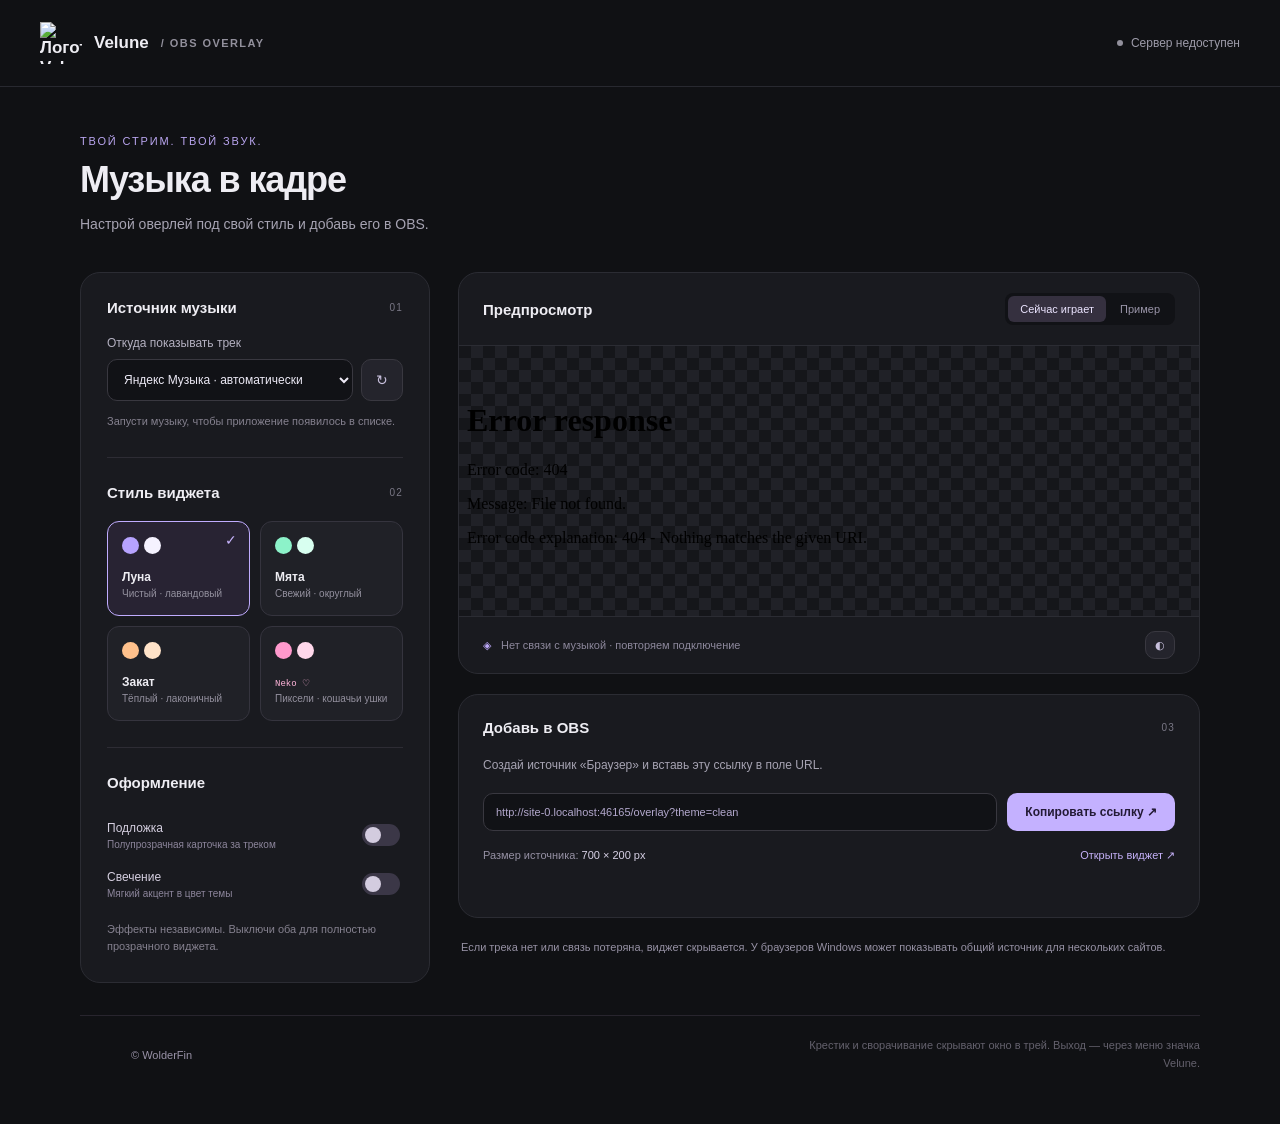
==== static/index.html @ 42cc1bc0 "v1.0.0" ====
<!doctype html>
<html lang="ru"><head><meta charset="utf-8"><meta name="viewport" content="width=device-width,initial-scale=1"><title>Velune • Настройка оверлея</title>
<style>
@font-face{font-family:Pixel;src:url('/pixel.ttf');font-display:swap}*{box-sizing:border-box}body{margin:0;background:#101114;color:#eeedf3;font-family:'Segoe UI',Arial,sans-serif;font-size:14px}button,input,select{font:inherit}button,a,input,select{outline-offset:4px}button{cursor:pointer}button:disabled{opacity:.5;cursor:wait}a{color:inherit}header{border-bottom:1px solid #282930;padding:22px 40px;display:flex;justify-content:space-between;align-items:center}.logo{display:flex;gap:12px;align-items:center;font-size:17px;font-weight:650}.logo-icon{background:#c3b3ff;color:#1c1730;border-radius:12px;width:36px;height:36px;display:grid;place-items:center;font-size:24px}.tag{font-size:11px;text-transform:uppercase;letter-spacing:.13em;color:#92909c}.connection{font-size:12px;color:#9d9ba9;display:flex;gap:8px;align-items:center}.connection:before{content:'';width:6px;height:6px;border-radius:50%;background:#92909c}.connection.ok:before{background:#8ce0ba}main{max-width:1200px;margin:auto;padding:48px 40px}.eyebrow{font-size:11px;color:#b9a5ef;letter-spacing:.17em;text-transform:uppercase}h1{font-size:36px;letter-spacing:-1.1px;font-weight:600;margin:12px 0}p{color:#a6a3b2;line-height:1.65;margin:0}.workspace{display:grid;grid-template-columns:350px minmax(0,1fr);gap:28px;margin-top:36px}.panel{background:#191a1f;border:1px solid #2b2c33;border-radius:20px;padding:26px}.section-label{display:flex;justify-content:space-between;align-items:center;margin-bottom:20px}h2{font-size:15px;font-weight:600;margin:0}.step{font-size:10px;color:#797785;letter-spacing:.12em}.field-label{display:block;color:#b4b1c1;font-size:12px;margin-bottom:9px}.source-row{display:flex;gap:8px}select{width:100%;min-width:0;background:#111216;border:1px solid #393840;color:#edeaf6;border-radius:10px;padding:12px;font-size:12px}.icon-button{background:#24242c;border:1px solid #393840;border-radius:10px;color:#c7bfdc;width:42px;flex:none}.hint{font-size:11px;line-height:1.6;margin-top:12px;color:#85818f}.divider{height:1px;background:#2d2c34;margin:26px 0}.themes{display:grid;grid-template-columns:1fr 1fr;gap:10px}.theme{position:relative;text-align:left;background:#202127;color:#eeedf3;border:1px solid #35343e;border-radius:12px;padding:14px;min-height:95px}.theme[aria-pressed=true]{border-color:#c0acff;background:#282333}.theme[aria-pressed=true]:after{content:'✓';position:absolute;right:12px;top:10px;color:#c9b6ff}.swatches{display:flex;gap:5px;margin-bottom:14px}.swatches i{width:17px;height:17px;border-radius:50%;background:var(--swatch)}.theme-name{font-size:12px;font-weight:600}.theme small{display:block;font-size:10px;color:#93909e;margin-top:4px}.theme.neko .theme-name{font:9px Pixel,monospace;color:#ffb4da}.right{display:flex;flex-direction:column;gap:20px}.preview-panel{padding:0;overflow:hidden}.preview-header{display:flex;align-items:center;justify-content:space-between;padding:20px 24px;border-bottom:1px solid #2b2c33}.segmented{display:flex;background:#111216;border-radius:8px;padding:3px;gap:2px}.segmented button{background:transparent;color:#9994a8;border:0;padding:7px 12px;border-radius:6px;font-size:11px}.segmented button[aria-pressed=true]{background:#35303f;color:#ebe4ff}.canvas{position:relative;min-height:270px;display:flex;align-items:center;background-color:#15161a;background-image:linear-gradient(45deg,#202127 25%,transparent 25%),linear-gradient(-45deg,#202127 25%,transparent 25%),linear-gradient(45deg,transparent 75%,#202127 75%),linear-gradient(-45deg,transparent 75%,#202127 75%);background-size:24px 24px;background-position:0 0,0 12px,12px -12px,-12px 0}.canvas.light{background-color:#aaa5b1;background-image:linear-gradient(45deg,#c4bfca 25%,transparent 25%),linear-gradient(-45deg,#c4bfca 25%,transparent 25%),linear-gradient(45deg,transparent 75%,#c4bfca 75%),linear-gradient(-45deg,transparent 75%,#c4bfca 75%)}iframe{width:100%;height:200px;border:0;background:transparent}.preview-footer{padding:14px 24px;display:flex;gap:10px;align-items:center;font-size:11px;color:#8d889c;border-top:1px solid #2b2c33}.preview-footer:before{content:'◈';color:#bca8f7}.export{padding:24px}.link-row{display:flex;gap:10px;margin-top:17px}input{background:#111216;border:1px solid #393840;color:#b3a8cd;border-radius:10px;padding:12px;min-width:0;width:100%;font-size:11px}.primary{border:0;background:#c4b1ff;color:#231a35;padding:12px 18px;font-weight:600;border-radius:10px;white-space:nowrap;font-size:12px}.primary:hover{background:#d5c7ff}.export-bottom{display:flex;justify-content:space-between;align-items:center;gap:15px;margin-top:18px}.dimensions{font-size:11px;color:#9691a4}.dimensions strong{color:#d7d1e5;font-weight:500}.open-link{color:#c5b1f8;font-size:11px;text-decoration:none}.note{font-size:11px;color:#9691a4;line-height:1.7;padding:0 3px}.notice{color:#e1bed6;min-height:18px;font-size:11px;margin-top:13px}footer{display:flex;justify-content:space-between;color:#64616d;font-size:11px;padding-top:35px;gap:20px}button:hover{filter:brightness(1.1)}@media(max-width:900px){.workspace{grid-template-columns:290px minmax(0,1fr);gap:18px}main{padding:32px 24px}.panel{padding:20px}.preview-panel{padding:0}.link-row{flex-direction:column}.preview-header{gap:10px;flex-wrap:wrap}}@media(max-width:680px){header{padding:18px 20px}.tag{display:none}main{padding:28px 20px}h1{font-size:29px}.workspace{grid-template-columns:1fr;margin-top:25px}.themes{grid-template-columns:repeat(2,1fr)}.canvas{min-height:220px}footer{flex-direction:column;gap:8px}.connection{font-size:10px}}
.effect-row{display:flex;align-items:center;justify-content:space-between;gap:14px;padding:10px 0;color:#d5cfe0;font-size:12px}.effect-row input{appearance:none;width:38px;height:22px;flex:none;border:0;border-radius:20px;padding:0;background:#3b3747;cursor:pointer;position:relative}.effect-row input:before{content:'';position:absolute;top:3px;left:3px;width:16px;height:16px;border-radius:50%;background:#d3ccdf;transition:transform .15s}.effect-row input:checked{background:#a28acb}.effect-row input:checked:before{transform:translateX(16px);background:#fff}.effect-row small{display:block;color:#8c859b;font-size:10px;margin-top:4px}
.velune-logo{height:42px;width:42px;object-fit:contain}.header-tools{display:flex;align-items:center;gap:18px}.tray-button{border:1px solid #393342;border-radius:9px;background:#23202c;padding:9px 12px;font-size:11px;color:#d3c5f3}[hidden]{display:none!important}.creator{display:flex;align-items:center;gap:9px;color:#9992a7;text-decoration:none;flex:none}.creator-mark{display:block;width:42px;height:42px;background:#bab1ca;mask:url('/wolderfin-logo.svg') center/contain no-repeat;-webkit-mask:url('/wolderfin-logo.svg') center/contain no-repeat}.creator:hover .creator-mark,.creator:focus-visible .creator-mark{background:linear-gradient(110deg,#ff426e,#ffba45,#51ee86,#47b8ff,#b373ff,#ff426e);background-size:300% 300%;animation:creator-rgb 2s linear infinite}.creator:hover,.creator:focus-visible{color:#ece3ff}@keyframes creator-rgb{0%{background-position:0% 50%}50%{background-position:100% 50%}100%{background-position:0% 50%}}footer{align-items:center;border-top:1px solid #28252e;margin-top:32px;padding-top:18px}footer>span{line-height:1.6;text-align:right;max-width:430px}@media(max-width:680px){.header-tools{gap:8px;align-items:flex-end;flex-direction:column}footer>span{text-align:left}}@media(prefers-reduced-motion:reduce){.creator:hover .creator-mark,.creator:focus-visible .creator-mark{animation:none}}
</style><link rel="icon" href="/velune.ico"></head><body>
<header><div class="logo"><img class="velune-logo" src="/velune.png" alt="Логотип Velune"> Velune <span class="tag">/ OBS overlay</span></div><div class="header-tools"><button id="to-tray" class="tray-button" hidden title="Скрыть окно, оставив виджет работать">Свернуть в фон ↘</button><span class="connection" id="connection">Подключаемся…</span></div></header>
<main><div class="eyebrow">Твой стрим. Твой звук.</div><h1>Музыка в кадре</h1><p>Настрой оверлей под свой стиль и добавь его в OBS.</p>
<div class="workspace"><aside class="panel"><div class="section-label"><h2>Источник музыки</h2><span class="step">01</span></div><label class="field-label" for="source">Откуда показывать трек</label><div class="source-row"><select id="source"><option value="">Яндекс Музыка · автоматически</option></select><button class="icon-button" id="refresh" aria-label="Обновить список источников" title="Обновить источники">↻</button></div><p class="hint" id="source-hint">Запусти музыку, чтобы приложение появилось в списке.</p><div class="divider"></div><div class="section-label"><h2>Стиль виджета</h2><span class="step">02</span></div><div class="themes" id="themes">
<button class="theme" data-theme="clean" aria-pressed="true"><span class="swatches"><i style="--swatch:#b7a3ff"></i><i style="--swatch:#f5f2ff"></i></span><span class="theme-name">Луна</span><small>Чистый · лавандовый</small></button>
<button class="theme" data-theme="mint" aria-pressed="false"><span class="swatches"><i style="--swatch:#8cf2c9"></i><i style="--swatch:#d8fff0"></i></span><span class="theme-name">Мята</span><small>Свежий · округлый</small></button>
<button class="theme" data-theme="sunset" aria-pressed="false"><span class="swatches"><i style="--swatch:#ffc18c"></i><i style="--swatch:#ffe3c9"></i></span><span class="theme-name">Закат</span><small>Тёплый · лаконичный</small></button>
<button class="theme neko" data-theme="neko" aria-pressed="false"><span class="swatches"><i style="--swatch:#ff99cd"></i><i style="--swatch:#ffd8eb"></i></span><span class="theme-name">Neko ♡</span><small>Пиксели · кошачьи ушки</small></button>
</div><div class="divider"></div><div class="section-label"><h2>Оформление</h2></div><label class="effect-row" for="backdrop"><span>Подложка<small>Полупрозрачная карточка за треком</small></span><input type="checkbox" id="backdrop" role="switch"></label><label class="effect-row" for="glow"><span>Свечение<small>Мягкий акцент в цвет темы</small></span><input type="checkbox" id="glow" role="switch"></label><p class="hint">Эффекты независимы. Выключи оба для полностью прозрачного виджета.</p></aside>
<div class="right"><section class="panel preview-panel"><div class="preview-header"><h2>Предпросмотр</h2><div class="segmented"><button id="live" aria-pressed="true">Сейчас играет</button><button id="example" aria-pressed="false">Пример</button></div></div><div class="canvas" id="canvas"><iframe id="preview" title="Предпросмотр музыкального виджета" src="/overlay?theme=clean"></iframe></div><div class="preview-footer"><span id="preview-caption">Клетчатый фон показывает прозрачность</span><button class="icon-button" style="margin-left:auto;height:28px;width:30px" id="background" aria-label="Сменить фон предпросмотра" title="Светлый / тёмный фон">◐</button></div></section>
<section class="panel export"><div class="section-label"><h2>Добавь в OBS</h2><span class="step">03</span></div><p style="font-size:12px">Создай источник «Браузер» и вставь эту ссылку в поле URL.</p><div class="link-row"><input id="url" aria-label="Ссылка для OBS" readonly><button class="primary" id="copy">Копировать ссылку ↗</button></div><div class="export-bottom"><span class="dimensions">Размер источника: <strong>700 × 200 px</strong></span><a class="open-link" id="open" href="/overlay" target="_blank" rel="noopener">Открыть виджет ↗</a></div><div class="notice" id="notice" role="status" aria-live="polite"></div></section><p class="note">Если трека нет или связь потеряна, виджет скрывается. У браузеров Windows может показывать общий источник для нескольких сайтов.</p></div></div><footer><a class="creator" href="https://github.com/WolderFin" target="_blank" rel="noopener noreferrer" aria-label="WolderFin на GitHub"><span class="creator-mark" aria-hidden="true"></span><span>© WolderFin</span></a><span>Крестик и сворачивание скрывают окно в трей. Выход — через меню значка Velune.</span></footer></main>
<script>
const $ = id => document.getElementById(id);
let theme = 'clean', selected = '', demo = false, sources = [], available = false, refreshing = false, defaultSource = null, backdrop = false, glow = false;
try {const saved = JSON.parse(localStorage.getItem('music-studio') || '{}'); theme = ['clean','mint','sunset','neko'].includes(saved.theme) ? saved.theme : 'clean'; selected = typeof saved.source === 'string' ? saved.source : ''; backdrop = saved.backdrop === true; glow = saved.glow === true;} catch {}
function sync() {
    $('notice').textContent = '';
    const url = new URL('/overlay', location.origin);
    url.searchParams.set('theme', theme);
    if (selected) url.searchParams.set('source', selected);
    if (backdrop) url.searchParams.set('backdrop', '1');
    if (glow) url.searchParams.set('glow', '1');
    $('backdrop').checked = backdrop; $('glow').checked = glow;
    $('url').value = url.href; $('open').href = url.href;
    const preview = new URL(url); if (demo) preview.searchParams.set('demo','1');
    if ($('preview').src !== preview.href) $('preview').src = preview.href;
    for (const button of document.querySelectorAll('[data-theme]')) button.setAttribute('aria-pressed', String(button.dataset.theme === theme));
    $('live').setAttribute('aria-pressed', String(!demo)); $('example').setAttribute('aria-pressed', String(demo));
    try {localStorage.setItem('music-studio', JSON.stringify({theme, source:selected, backdrop, glow}));} catch {}
    caption();
}
function caption() {
    const match = selected ? sources.find(s => s.id === selected) : sources.find(s => s.id.toLowerCase().includes((defaultSource || 'yandex').toLowerCase()));
    $('preview-caption').textContent = demo ? 'Пример оформления · в ссылке OBS будут реальные треки' : !available ? 'Нет связи с музыкой · повторяем подключение' : match && match.title ? `${match.playing ? 'Играет' : 'На паузе'}: ${match.artist ? match.artist + ' — ' : ''}${match.title}` : 'Нет активного трека · включи музыку или посмотри пример';
}
async function refreshSources() {
    if (refreshing) return;
    refreshing = true; $('refresh').disabled = true;
    try {
        const response = await fetch('/api/sources', {cache:'no-store', signal:AbortSignal.timeout(4000)});
        if (!response.ok) throw new Error('offline');
        const data = await response.json(); sources = data.sources; available = data.available; defaultSource = data.default_source;
        const options = [new Option(defaultSource ? defaultSource + ' · по умолчанию' : 'Яндекс Музыка · автоматически', '')];
        for (const source of sources) options.push(new Option(source.id + (source.playing ? ' · играет' : ' · на паузе'), source.id));
        if (selected && !sources.some(s => s.id === selected)) options.push(new Option(selected + ' · недоступен', selected));
        if (document.activeElement !== $('source')) { $('source').replaceChildren(...options); $('source').value = selected; }
        $('connection').textContent = available ? 'Windows Media · подключено' : 'Ожидаем Windows Media'; $('connection').classList.toggle('ok', available);
        $('source-hint').textContent = sources.length ? 'Источник закрепляется в ссылке. Можно создать разные виджеты для разных приложений.' : 'Запусти музыку, чтобы приложение появилось в списке.';
    } catch {available = false; $('connection').textContent = 'Сервер недоступен'; $('connection').classList.remove('ok');}
    finally {refreshing = false; $('refresh').disabled = false; caption();}
}
$('backdrop').addEventListener('change', () => {backdrop = $('backdrop').checked; sync();});
$('glow').addEventListener('change', () => {glow = $('glow').checked; sync();});
$('source').addEventListener('change', () => {selected = $('source').value; sync();});
$('refresh').addEventListener('click', refreshSources);
for (const button of document.querySelectorAll('[data-theme]')) button.addEventListener('click', () => {theme = button.dataset.theme; sync();});
$('live').addEventListener('click', () => {demo = false; sync();}); $('example').addEventListener('click', () => {demo = true; sync();});
$('background').addEventListener('click', () => $('canvas').classList.toggle('light'));
$('copy').addEventListener('click', async () => {try {await navigator.clipboard.writeText($('url').value); $('notice').textContent = 'Ссылка скопирована. Вставь её в источник «Браузер» в OBS.';} catch {$('url').focus(); $('url').select(); $('notice').textContent = 'Выделили ссылку — нажми Ctrl+C, чтобы скопировать.';}});
window.addEventListener('pywebviewready', () => {
    $('to-tray').hidden = false;
    $('to-tray').addEventListener('click', async () => {
        try { if (!await window.pywebview.api.hide_to_tray()) $('notice').textContent = 'Значок в трее ещё не готов. Попробуй через несколько секунд.'; }
        catch { $('notice').textContent = 'Не удалось свернуть в трей. Можно оставить окно свёрнутым.'; }
    });
});
sync(); refreshSources(); setInterval(refreshSources, 3000);
</script></body></html>
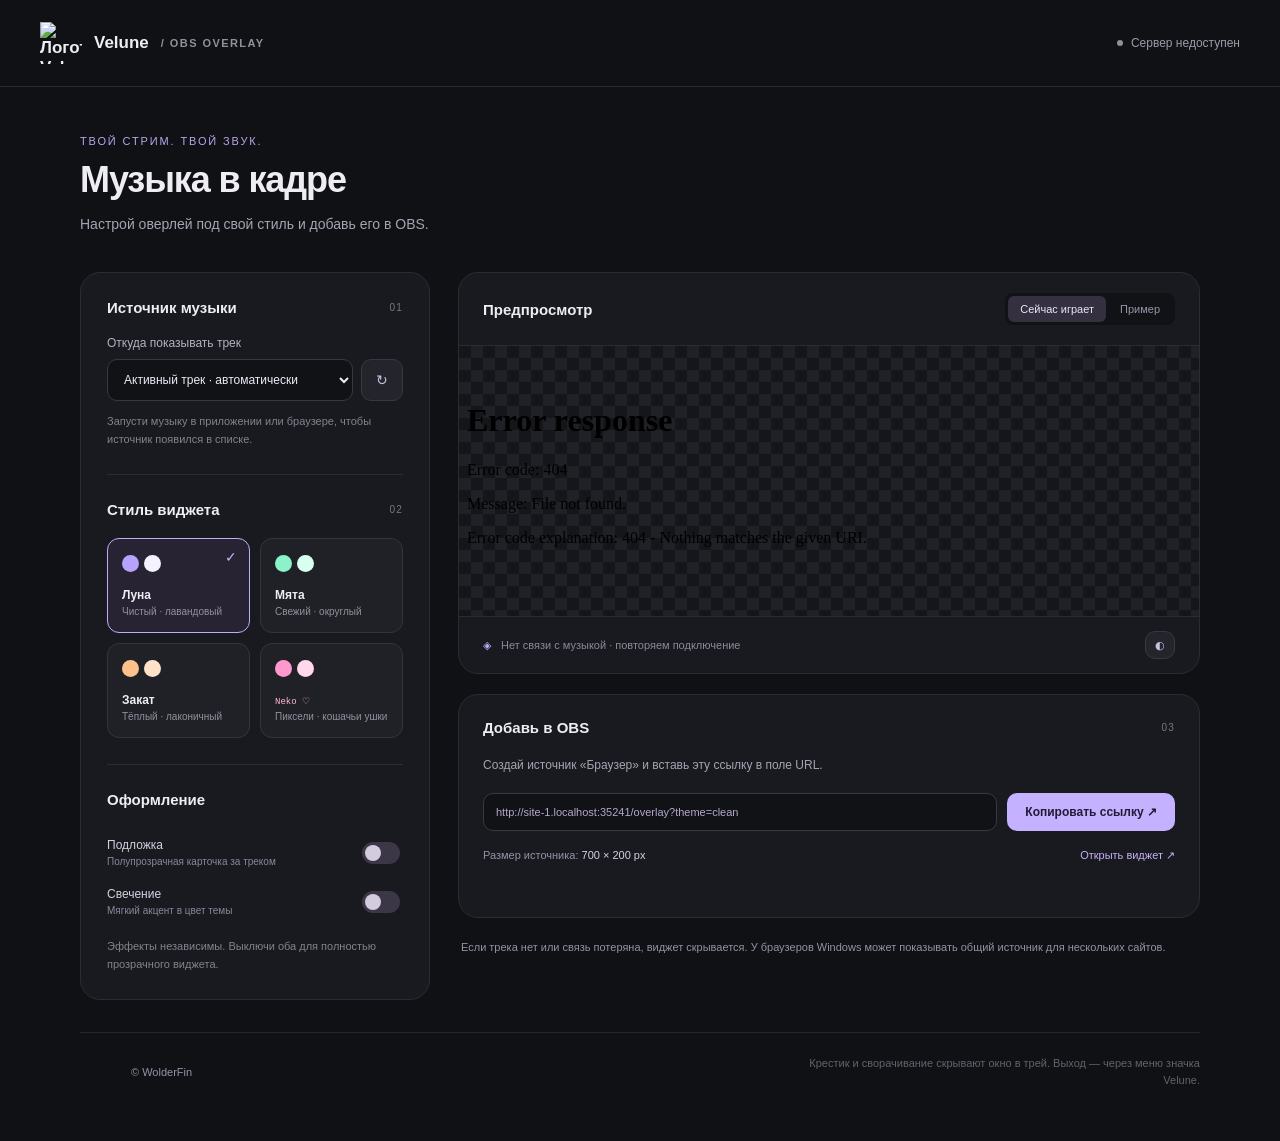
==== commit 86e123d7: "v1.0.2 fix for yandex browser" ====
--- a/static/index.html
+++ b/static/index.html
@@ -7,7 +7,7 @@
 </style><link rel="icon" href="/velune.ico"></head><body>
 <header><div class="logo"><img class="velune-logo" src="/velune.png" alt="Логотип Velune"> Velune <span class="tag">/ OBS overlay</span></div><div class="header-tools"><button id="to-tray" class="tray-button" hidden title="Скрыть окно, оставив виджет работать">Свернуть в фон ↘</button><span class="connection" id="connection">Подключаемся…</span></div></header>
 <main><div class="eyebrow">Твой стрим. Твой звук.</div><h1>Музыка в кадре</h1><p>Настрой оверлей под свой стиль и добавь его в OBS.</p>
-<div class="workspace"><aside class="panel"><div class="section-label"><h2>Источник музыки</h2><span class="step">01</span></div><label class="field-label" for="source">Откуда показывать трек</label><div class="source-row"><select id="source"><option value="">Яндекс Музыка · автоматически</option></select><button class="icon-button" id="refresh" aria-label="Обновить список источников" title="Обновить источники">↻</button></div><p class="hint" id="source-hint">Запусти музыку, чтобы приложение появилось в списке.</p><div class="divider"></div><div class="section-label"><h2>Стиль виджета</h2><span class="step">02</span></div><div class="themes" id="themes">
+<div class="workspace"><aside class="panel"><div class="section-label"><h2>Источник музыки</h2><span class="step">01</span></div><label class="field-label" for="source">Откуда показывать трек</label><div class="source-row"><select id="source"><option value="">Активный трек · автоматически</option></select><button class="icon-button" id="refresh" aria-label="Обновить список источников" title="Обновить источники">↻</button></div><p class="hint" id="source-hint">Запусти музыку в приложении или браузере, чтобы источник появился в списке.</p><div class="divider"></div><div class="section-label"><h2>Стиль виджета</h2><span class="step">02</span></div><div class="themes" id="themes">
 <button class="theme" data-theme="clean" aria-pressed="true"><span class="swatches"><i style="--swatch:#b7a3ff"></i><i style="--swatch:#f5f2ff"></i></span><span class="theme-name">Луна</span><small>Чистый · лавандовый</small></button>
 <button class="theme" data-theme="mint" aria-pressed="false"><span class="swatches"><i style="--swatch:#8cf2c9"></i><i style="--swatch:#d8fff0"></i></span><span class="theme-name">Мята</span><small>Свежий · округлый</small></button>
 <button class="theme" data-theme="sunset" aria-pressed="false"><span class="swatches"><i style="--swatch:#ffc18c"></i><i style="--swatch:#ffe3c9"></i></span><span class="theme-name">Закат</span><small>Тёплый · лаконичный</small></button>
@@ -46,12 +46,12 @@
         const response = await fetch('/api/sources', {cache:'no-store', signal:AbortSignal.timeout(4000)});
         if (!response.ok) throw new Error('offline');
         const data = await response.json(); sources = data.sources; available = data.available; defaultSource = data.default_source;
-        const options = [new Option(defaultSource ? defaultSource + ' · по умолчанию' : 'Яндекс Музыка · автоматически', '')];
+        const options = [new Option(defaultSource ? defaultSource + ' · по умолчанию' : 'Активный трек · автоматически', '')];
         for (const source of sources) options.push(new Option(source.id + (source.playing ? ' · играет' : ' · на паузе'), source.id));
         if (selected && !sources.some(s => s.id === selected)) options.push(new Option(selected + ' · недоступен', selected));
         if (document.activeElement !== $('source')) { $('source').replaceChildren(...options); $('source').value = selected; }
         $('connection').textContent = available ? 'Windows Media · подключено' : 'Ожидаем Windows Media'; $('connection').classList.toggle('ok', available);
-        $('source-hint').textContent = sources.length ? 'Источник закрепляется в ссылке. Можно создать разные виджеты для разных приложений.' : 'Запусти музыку, чтобы приложение появилось в списке.';
+        $('source-hint').textContent = sources.length ? 'Для Яндекс Браузера выбери browser.exe или оставь активный трек автоматически.' : 'Запусти музыку в приложении или браузере, чтобы источник появился в списке.';
     } catch {available = false; $('connection').textContent = 'Сервер недоступен'; $('connection').classList.remove('ok');}
     finally {refreshing = false; $('refresh').disabled = false; caption();}
 }
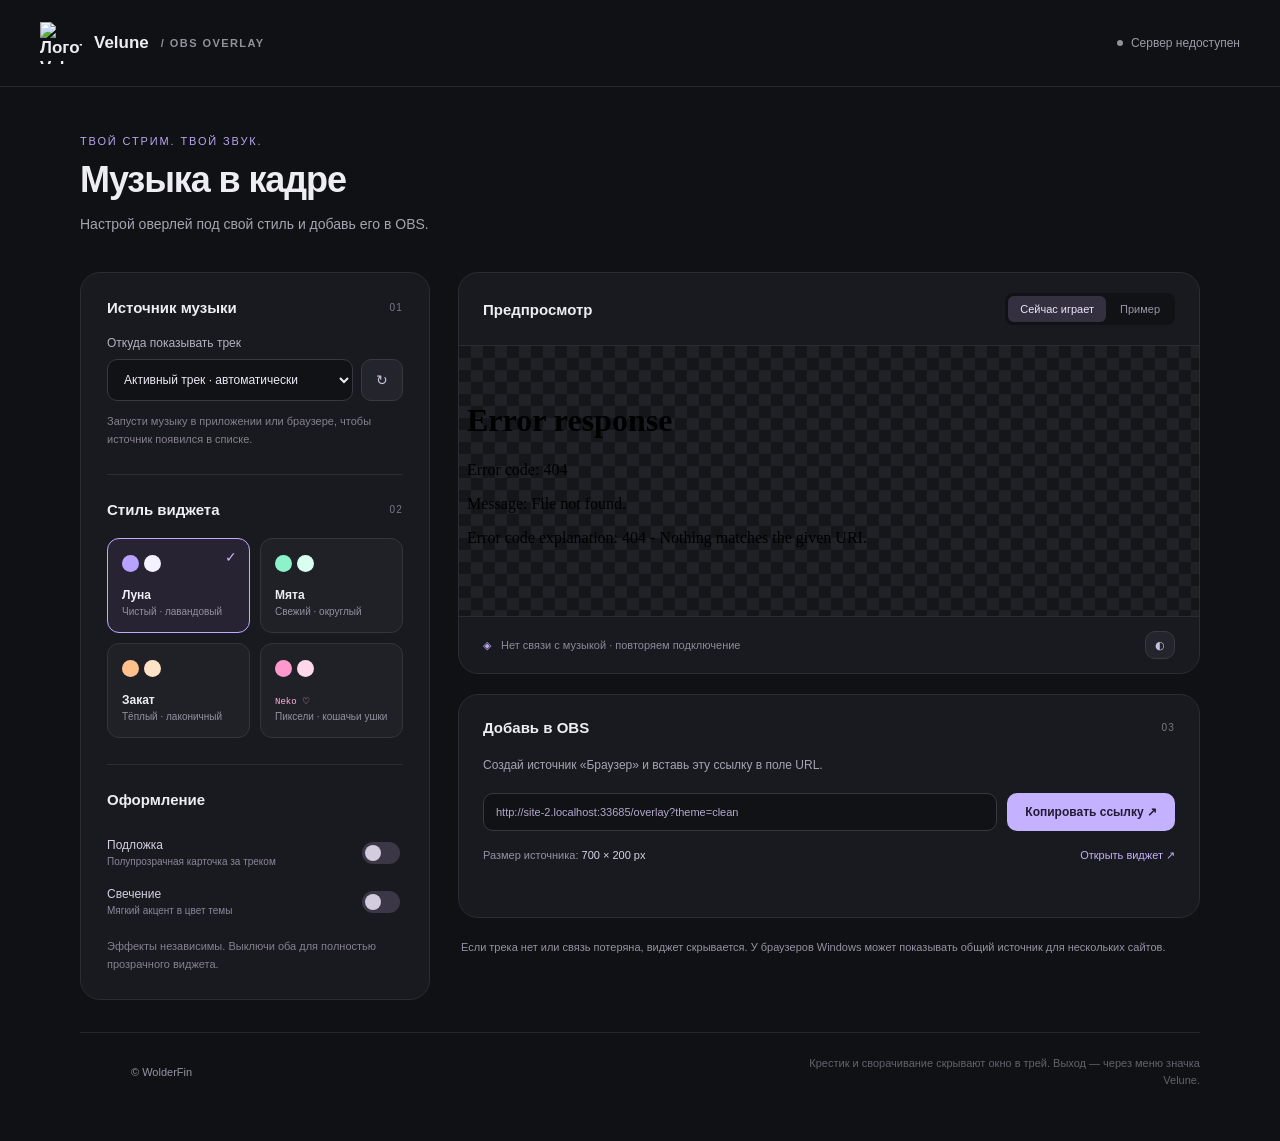
==== commit 2da1a0cd: "v1.0.4 Корректная обработка эмодзи, Unicode и символов пользовательских шрифтов." ====
--- a/static/index.html
+++ b/static/index.html
@@ -17,8 +17,8 @@
 <section class="panel export"><div class="section-label"><h2>Добавь в OBS</h2><span class="step">03</span></div><p style="font-size:12px">Создай источник «Браузер» и вставь эту ссылку в поле URL.</p><div class="link-row"><input id="url" aria-label="Ссылка для OBS" readonly><button class="primary" id="copy">Копировать ссылку ↗</button></div><div class="export-bottom"><span class="dimensions">Размер источника: <strong>700 × 200 px</strong></span><a class="open-link" id="open" href="/overlay" target="_blank" rel="noopener">Открыть виджет ↗</a></div><div class="notice" id="notice" role="status" aria-live="polite"></div></section><p class="note">Если трека нет или связь потеряна, виджет скрывается. У браузеров Windows может показывать общий источник для нескольких сайтов.</p></div></div><footer><a class="creator" href="https://github.com/WolderFin" target="_blank" rel="noopener noreferrer" aria-label="WolderFin на GitHub"><span class="creator-mark" aria-hidden="true"></span><span>© WolderFin</span></a><span>Крестик и сворачивание скрывают окно в трей. Выход — через меню значка Velune.</span></footer></main>
 <script>
 const $ = id => document.getElementById(id);
-let theme = 'clean', selected = '', demo = false, sources = [], available = false, refreshing = false, defaultSource = null, backdrop = false, glow = false;
-try {const saved = JSON.parse(localStorage.getItem('music-studio') || '{}'); theme = ['clean','mint','sunset','neko'].includes(saved.theme) ? saved.theme : 'clean'; selected = typeof saved.source === 'string' ? saved.source : ''; backdrop = saved.backdrop === true; glow = saved.glow === true;} catch {}
+let theme = 'clean', selected = '', demo = false, sources = [], available = false, refreshing = false, defaultSource = null, backdrop = false, glow = false;
+try {const saved = JSON.parse(localStorage.getItem('music-studio') || '{}'); theme = ['clean','mint','sunset','neko'].includes(saved.theme) ? saved.theme : 'clean'; selected = typeof saved.source === 'string' ? saved.source : ''; backdrop = saved.backdrop === true; glow = saved.glow === true;} catch {}
 function sync() {
     $('notice').textContent = '';
     const url = new URL('/overlay', location.origin);
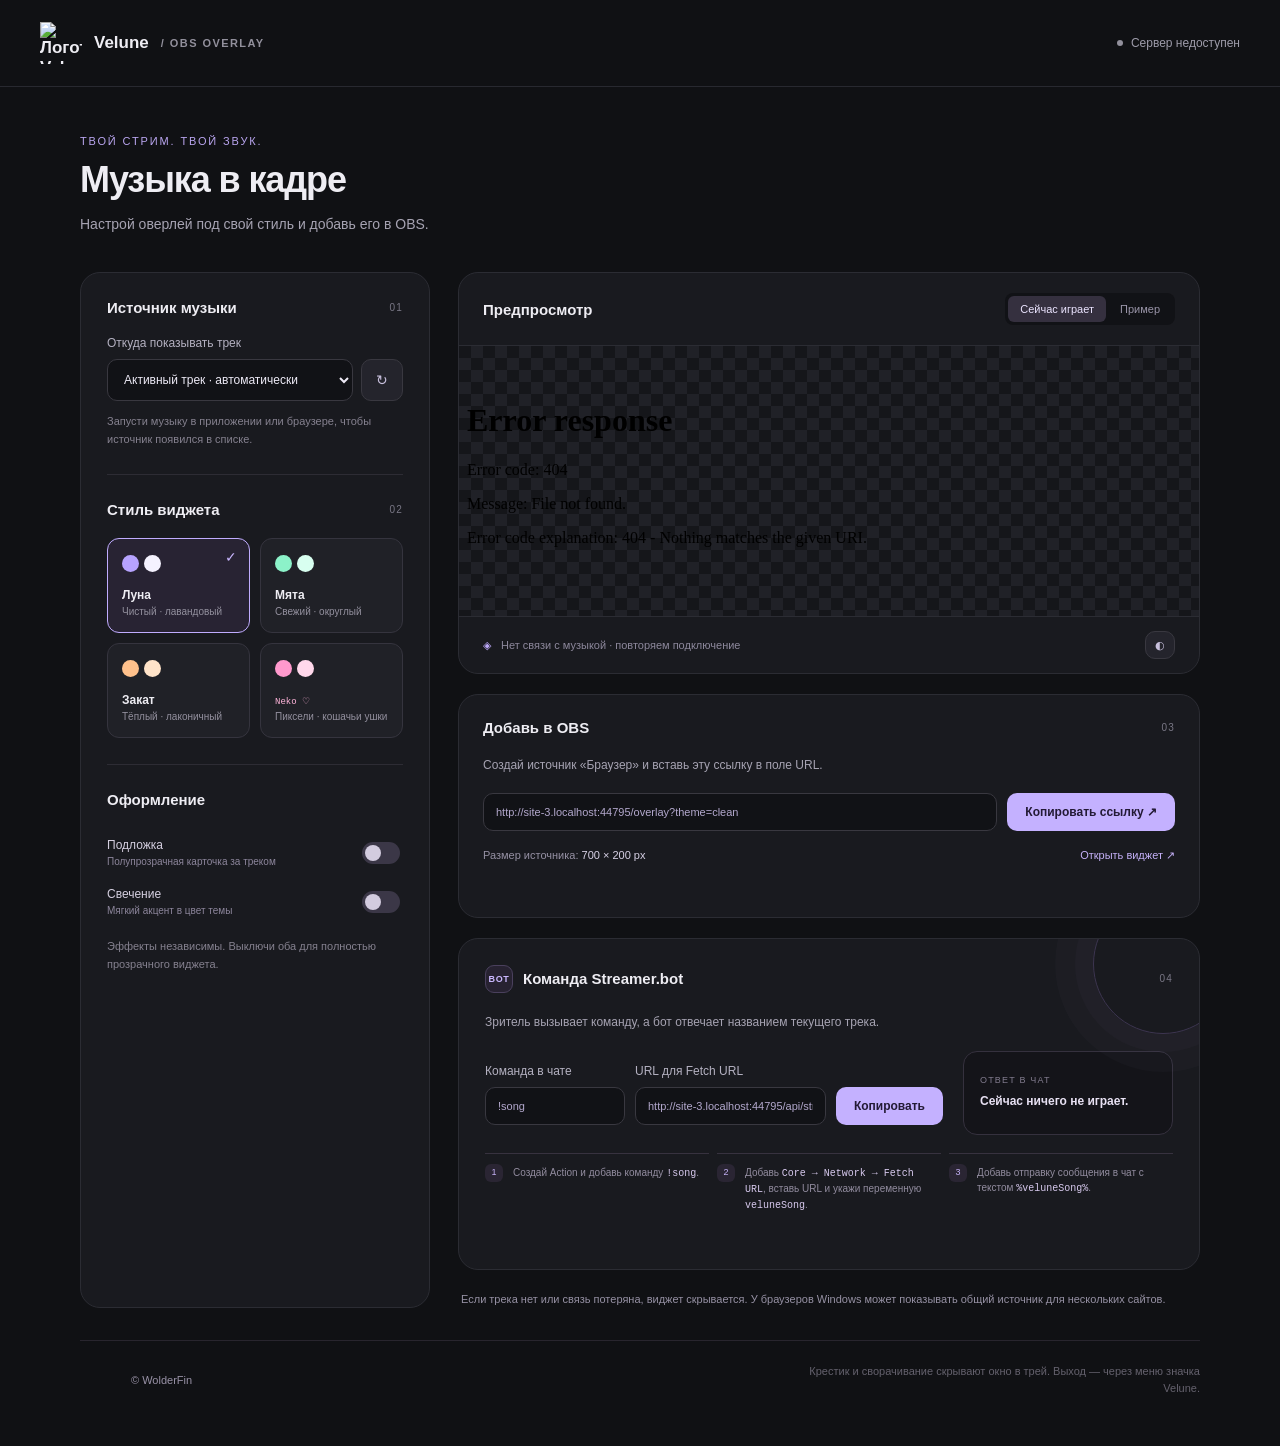
==== commit c21cc109: "Velune 1.1.0" ====
--- a/static/index.html
+++ b/static/index.html
@@ -1,74 +1,81 @@
-<!doctype html>
-<html lang="ru"><head><meta charset="utf-8"><meta name="viewport" content="width=device-width,initial-scale=1"><title>Velune • Настройка оверлея</title>
-<style>
-@font-face{font-family:Pixel;src:url('/pixel.ttf');font-display:swap}*{box-sizing:border-box}body{margin:0;background:#101114;color:#eeedf3;font-family:'Segoe UI',Arial,sans-serif;font-size:14px}button,input,select{font:inherit}button,a,input,select{outline-offset:4px}button{cursor:pointer}button:disabled{opacity:.5;cursor:wait}a{color:inherit}header{border-bottom:1px solid #282930;padding:22px 40px;display:flex;justify-content:space-between;align-items:center}.logo{display:flex;gap:12px;align-items:center;font-size:17px;font-weight:650}.logo-icon{background:#c3b3ff;color:#1c1730;border-radius:12px;width:36px;height:36px;display:grid;place-items:center;font-size:24px}.tag{font-size:11px;text-transform:uppercase;letter-spacing:.13em;color:#92909c}.connection{font-size:12px;color:#9d9ba9;display:flex;gap:8px;align-items:center}.connection:before{content:'';width:6px;height:6px;border-radius:50%;background:#92909c}.connection.ok:before{background:#8ce0ba}main{max-width:1200px;margin:auto;padding:48px 40px}.eyebrow{font-size:11px;color:#b9a5ef;letter-spacing:.17em;text-transform:uppercase}h1{font-size:36px;letter-spacing:-1.1px;font-weight:600;margin:12px 0}p{color:#a6a3b2;line-height:1.65;margin:0}.workspace{display:grid;grid-template-columns:350px minmax(0,1fr);gap:28px;margin-top:36px}.panel{background:#191a1f;border:1px solid #2b2c33;border-radius:20px;padding:26px}.section-label{display:flex;justify-content:space-between;align-items:center;margin-bottom:20px}h2{font-size:15px;font-weight:600;margin:0}.step{font-size:10px;color:#797785;letter-spacing:.12em}.field-label{display:block;color:#b4b1c1;font-size:12px;margin-bottom:9px}.source-row{display:flex;gap:8px}select{width:100%;min-width:0;background:#111216;border:1px solid #393840;color:#edeaf6;border-radius:10px;padding:12px;font-size:12px}.icon-button{background:#24242c;border:1px solid #393840;border-radius:10px;color:#c7bfdc;width:42px;flex:none}.hint{font-size:11px;line-height:1.6;margin-top:12px;color:#85818f}.divider{height:1px;background:#2d2c34;margin:26px 0}.themes{display:grid;grid-template-columns:1fr 1fr;gap:10px}.theme{position:relative;text-align:left;background:#202127;color:#eeedf3;border:1px solid #35343e;border-radius:12px;padding:14px;min-height:95px}.theme[aria-pressed=true]{border-color:#c0acff;background:#282333}.theme[aria-pressed=true]:after{content:'✓';position:absolute;right:12px;top:10px;color:#c9b6ff}.swatches{display:flex;gap:5px;margin-bottom:14px}.swatches i{width:17px;height:17px;border-radius:50%;background:var(--swatch)}.theme-name{font-size:12px;font-weight:600}.theme small{display:block;font-size:10px;color:#93909e;margin-top:4px}.theme.neko .theme-name{font:9px Pixel,monospace;color:#ffb4da}.right{display:flex;flex-direction:column;gap:20px}.preview-panel{padding:0;overflow:hidden}.preview-header{display:flex;align-items:center;justify-content:space-between;padding:20px 24px;border-bottom:1px solid #2b2c33}.segmented{display:flex;background:#111216;border-radius:8px;padding:3px;gap:2px}.segmented button{background:transparent;color:#9994a8;border:0;padding:7px 12px;border-radius:6px;font-size:11px}.segmented button[aria-pressed=true]{background:#35303f;color:#ebe4ff}.canvas{position:relative;min-height:270px;display:flex;align-items:center;background-color:#15161a;background-image:linear-gradient(45deg,#202127 25%,transparent 25%),linear-gradient(-45deg,#202127 25%,transparent 25%),linear-gradient(45deg,transparent 75%,#202127 75%),linear-gradient(-45deg,transparent 75%,#202127 75%);background-size:24px 24px;background-position:0 0,0 12px,12px -12px,-12px 0}.canvas.light{background-color:#aaa5b1;background-image:linear-gradient(45deg,#c4bfca 25%,transparent 25%),linear-gradient(-45deg,#c4bfca 25%,transparent 25%),linear-gradient(45deg,transparent 75%,#c4bfca 75%),linear-gradient(-45deg,transparent 75%,#c4bfca 75%)}iframe{width:100%;height:200px;border:0;background:transparent}.preview-footer{padding:14px 24px;display:flex;gap:10px;align-items:center;font-size:11px;color:#8d889c;border-top:1px solid #2b2c33}.preview-footer:before{content:'◈';color:#bca8f7}.export{padding:24px}.link-row{display:flex;gap:10px;margin-top:17px}input{background:#111216;border:1px solid #393840;color:#b3a8cd;border-radius:10px;padding:12px;min-width:0;width:100%;font-size:11px}.primary{border:0;background:#c4b1ff;color:#231a35;padding:12px 18px;font-weight:600;border-radius:10px;white-space:nowrap;font-size:12px}.primary:hover{background:#d5c7ff}.export-bottom{display:flex;justify-content:space-between;align-items:center;gap:15px;margin-top:18px}.dimensions{font-size:11px;color:#9691a4}.dimensions strong{color:#d7d1e5;font-weight:500}.open-link{color:#c5b1f8;font-size:11px;text-decoration:none}.note{font-size:11px;color:#9691a4;line-height:1.7;padding:0 3px}.notice{color:#e1bed6;min-height:18px;font-size:11px;margin-top:13px}footer{display:flex;justify-content:space-between;color:#64616d;font-size:11px;padding-top:35px;gap:20px}button:hover{filter:brightness(1.1)}@media(max-width:900px){.workspace{grid-template-columns:290px minmax(0,1fr);gap:18px}main{padding:32px 24px}.panel{padding:20px}.preview-panel{padding:0}.link-row{flex-direction:column}.preview-header{gap:10px;flex-wrap:wrap}}@media(max-width:680px){header{padding:18px 20px}.tag{display:none}main{padding:28px 20px}h1{font-size:29px}.workspace{grid-template-columns:1fr;margin-top:25px}.themes{grid-template-columns:repeat(2,1fr)}.canvas{min-height:220px}footer{flex-direction:column;gap:8px}.connection{font-size:10px}}
-.effect-row{display:flex;align-items:center;justify-content:space-between;gap:14px;padding:10px 0;color:#d5cfe0;font-size:12px}.effect-row input{appearance:none;width:38px;height:22px;flex:none;border:0;border-radius:20px;padding:0;background:#3b3747;cursor:pointer;position:relative}.effect-row input:before{content:'';position:absolute;top:3px;left:3px;width:16px;height:16px;border-radius:50%;background:#d3ccdf;transition:transform .15s}.effect-row input:checked{background:#a28acb}.effect-row input:checked:before{transform:translateX(16px);background:#fff}.effect-row small{display:block;color:#8c859b;font-size:10px;margin-top:4px}
-.velune-logo{height:42px;width:42px;object-fit:contain}.header-tools{display:flex;align-items:center;gap:18px}.tray-button{border:1px solid #393342;border-radius:9px;background:#23202c;padding:9px 12px;font-size:11px;color:#d3c5f3}[hidden]{display:none!important}.creator{display:flex;align-items:center;gap:9px;color:#9992a7;text-decoration:none;flex:none}.creator-mark{display:block;width:42px;height:42px;background:#bab1ca;mask:url('/wolderfin-logo.svg') center/contain no-repeat;-webkit-mask:url('/wolderfin-logo.svg') center/contain no-repeat}.creator:hover .creator-mark,.creator:focus-visible .creator-mark{background:linear-gradient(110deg,#ff426e,#ffba45,#51ee86,#47b8ff,#b373ff,#ff426e);background-size:300% 300%;animation:creator-rgb 2s linear infinite}.creator:hover,.creator:focus-visible{color:#ece3ff}@keyframes creator-rgb{0%{background-position:0% 50%}50%{background-position:100% 50%}100%{background-position:0% 50%}}footer{align-items:center;border-top:1px solid #28252e;margin-top:32px;padding-top:18px}footer>span{line-height:1.6;text-align:right;max-width:430px}@media(max-width:680px){.header-tools{gap:8px;align-items:flex-end;flex-direction:column}footer>span{text-align:left}}@media(prefers-reduced-motion:reduce){.creator:hover .creator-mark,.creator:focus-visible .creator-mark{animation:none}}
-</style><link rel="icon" href="/velune.ico"></head><body>
-<header><div class="logo"><img class="velune-logo" src="/velune.png" alt="Логотип Velune"> Velune <span class="tag">/ OBS overlay</span></div><div class="header-tools"><button id="to-tray" class="tray-button" hidden title="Скрыть окно, оставив виджет работать">Свернуть в фон ↘</button><span class="connection" id="connection">Подключаемся…</span></div></header>
-<main><div class="eyebrow">Твой стрим. Твой звук.</div><h1>Музыка в кадре</h1><p>Настрой оверлей под свой стиль и добавь его в OBS.</p>
+<!doctype html>
+<html lang="ru"><head><meta charset="utf-8"><meta name="viewport" content="width=device-width,initial-scale=1"><title>Velune • Настройка оверлея</title>
+<style>
+@font-face{font-family:Pixel;src:url('/pixel.ttf');font-display:swap}*{box-sizing:border-box}body{margin:0;background:#101114;color:#eeedf3;font-family:'Segoe UI',Arial,sans-serif;font-size:14px}button,input,select{font:inherit}button,a,input,select{outline-offset:4px}button{cursor:pointer}button:disabled{opacity:.5;cursor:wait}a{color:inherit}header{border-bottom:1px solid #282930;padding:22px 40px;display:flex;justify-content:space-between;align-items:center}.logo{display:flex;gap:12px;align-items:center;font-size:17px;font-weight:650}.logo-icon{background:#c3b3ff;color:#1c1730;border-radius:12px;width:36px;height:36px;display:grid;place-items:center;font-size:24px}.tag{font-size:11px;text-transform:uppercase;letter-spacing:.13em;color:#92909c}.connection{font-size:12px;color:#9d9ba9;display:flex;gap:8px;align-items:center}.connection:before{content:'';width:6px;height:6px;border-radius:50%;background:#92909c}.connection.ok:before{background:#8ce0ba}main{max-width:1200px;margin:auto;padding:48px 40px}.eyebrow{font-size:11px;color:#b9a5ef;letter-spacing:.17em;text-transform:uppercase}h1{font-size:36px;letter-spacing:-1.1px;font-weight:600;margin:12px 0}p{color:#a6a3b2;line-height:1.65;margin:0}.workspace{display:grid;grid-template-columns:350px minmax(0,1fr);gap:28px;margin-top:36px}.panel{background:#191a1f;border:1px solid #2b2c33;border-radius:20px;padding:26px}.section-label{display:flex;justify-content:space-between;align-items:center;margin-bottom:20px}h2{font-size:15px;font-weight:600;margin:0}.step{font-size:10px;color:#797785;letter-spacing:.12em}.field-label{display:block;color:#b4b1c1;font-size:12px;margin-bottom:9px}.source-row{display:flex;gap:8px}select{width:100%;min-width:0;background:#111216;border:1px solid #393840;color:#edeaf6;border-radius:10px;padding:12px;font-size:12px}.icon-button{background:#24242c;border:1px solid #393840;border-radius:10px;color:#c7bfdc;width:42px;flex:none}.hint{font-size:11px;line-height:1.6;margin-top:12px;color:#85818f}.divider{height:1px;background:#2d2c34;margin:26px 0}.themes{display:grid;grid-template-columns:1fr 1fr;gap:10px}.theme{position:relative;text-align:left;background:#202127;color:#eeedf3;border:1px solid #35343e;border-radius:12px;padding:14px;min-height:95px}.theme[aria-pressed=true]{border-color:#c0acff;background:#282333}.theme[aria-pressed=true]:after{content:'✓';position:absolute;right:12px;top:10px;color:#c9b6ff}.swatches{display:flex;gap:5px;margin-bottom:14px}.swatches i{width:17px;height:17px;border-radius:50%;background:var(--swatch)}.theme-name{font-size:12px;font-weight:600}.theme small{display:block;font-size:10px;color:#93909e;margin-top:4px}.theme.neko .theme-name{font:9px Pixel,monospace;color:#ffb4da}.right{display:flex;flex-direction:column;gap:20px}.preview-panel{padding:0;overflow:hidden}.preview-header{display:flex;align-items:center;justify-content:space-between;padding:20px 24px;border-bottom:1px solid #2b2c33}.segmented{display:flex;background:#111216;border-radius:8px;padding:3px;gap:2px}.segmented button{background:transparent;color:#9994a8;border:0;padding:7px 12px;border-radius:6px;font-size:11px}.segmented button[aria-pressed=true]{background:#35303f;color:#ebe4ff}.canvas{position:relative;min-height:270px;display:flex;align-items:center;background-color:#15161a;background-image:linear-gradient(45deg,#202127 25%,transparent 25%),linear-gradient(-45deg,#202127 25%,transparent 25%),linear-gradient(45deg,transparent 75%,#202127 75%),linear-gradient(-45deg,transparent 75%,#202127 75%);background-size:24px 24px;background-position:0 0,0 12px,12px -12px,-12px 0}.canvas.light{background-color:#aaa5b1;background-image:linear-gradient(45deg,#c4bfca 25%,transparent 25%),linear-gradient(-45deg,#c4bfca 25%,transparent 25%),linear-gradient(45deg,transparent 75%,#c4bfca 75%),linear-gradient(-45deg,transparent 75%,#c4bfca 75%)}iframe{width:100%;height:200px;border:0;background:transparent}.preview-footer{padding:14px 24px;display:flex;gap:10px;align-items:center;font-size:11px;color:#8d889c;border-top:1px solid #2b2c33}.preview-footer:before{content:'◈';color:#bca8f7}.export{padding:24px}.link-row{display:flex;gap:10px;margin-top:17px}input{background:#111216;border:1px solid #393840;color:#b3a8cd;border-radius:10px;padding:12px;min-width:0;width:100%;font-size:11px}.primary{border:0;background:#c4b1ff;color:#231a35;padding:12px 18px;font-weight:600;border-radius:10px;white-space:nowrap;font-size:12px}.primary:hover{background:#d5c7ff}.export-bottom{display:flex;justify-content:space-between;align-items:center;gap:15px;margin-top:18px}.dimensions{font-size:11px;color:#9691a4}.dimensions strong{color:#d7d1e5;font-weight:500}.open-link{color:#c5b1f8;font-size:11px;text-decoration:none}.note{font-size:11px;color:#9691a4;line-height:1.7;padding:0 3px}.notice{color:#e1bed6;min-height:18px;font-size:11px;margin-top:13px}footer{display:flex;justify-content:space-between;color:#64616d;font-size:11px;padding-top:35px;gap:20px}button:hover{filter:brightness(1.1)}@media(max-width:900px){.workspace{grid-template-columns:290px minmax(0,1fr);gap:18px}main{padding:32px 24px}.panel{padding:20px}.preview-panel{padding:0}.link-row{flex-direction:column}.preview-header{gap:10px;flex-wrap:wrap}}@media(max-width:680px){header{padding:18px 20px}.tag{display:none}main{padding:28px 20px}h1{font-size:29px}.workspace{grid-template-columns:1fr;margin-top:25px}.themes{grid-template-columns:repeat(2,1fr)}.canvas{min-height:220px}footer{flex-direction:column;gap:8px}.connection{font-size:10px}}
+.effect-row{display:flex;align-items:center;justify-content:space-between;gap:14px;padding:10px 0;color:#d5cfe0;font-size:12px}.effect-row input{appearance:none;width:38px;height:22px;flex:none;border:0;border-radius:20px;padding:0;background:#3b3747;cursor:pointer;position:relative}.effect-row input:before{content:'';position:absolute;top:3px;left:3px;width:16px;height:16px;border-radius:50%;background:#d3ccdf;transition:transform .15s}.effect-row input:checked{background:#a28acb}.effect-row input:checked:before{transform:translateX(16px);background:#fff}.effect-row small{display:block;color:#8c859b;font-size:10px;margin-top:4px}
+.velune-logo{height:42px;width:42px;object-fit:contain}.header-tools{display:flex;align-items:center;gap:18px}.tray-button{border:1px solid #393342;border-radius:9px;background:#23202c;padding:9px 12px;font-size:11px;color:#d3c5f3}[hidden]{display:none!important}.creator{display:flex;align-items:center;gap:9px;color:#9992a7;text-decoration:none;flex:none}.creator-mark{display:block;width:42px;height:42px;background:#bab1ca;mask:url('/wolderfin-logo.svg') center/contain no-repeat;-webkit-mask:url('/wolderfin-logo.svg') center/contain no-repeat}.creator:hover .creator-mark,.creator:focus-visible .creator-mark{background:linear-gradient(110deg,#ff426e,#ffba45,#51ee86,#47b8ff,#b373ff,#ff426e);background-size:300% 300%;animation:creator-rgb 2s linear infinite}.creator:hover,.creator:focus-visible{color:#ece3ff}@keyframes creator-rgb{0%{background-position:0% 50%}50%{background-position:100% 50%}100%{background-position:0% 50%}}.bot-card{position:relative;overflow:hidden}.bot-card:before{content:'';position:absolute;right:-34px;top:-45px;width:138px;height:138px;border:1px solid #3d3550;border-radius:50%;box-shadow:0 0 0 18px rgba(196,177,255,.025),0 0 0 38px rgba(196,177,255,.018);pointer-events:none}.bot-head{display:flex;align-items:center;gap:10px}.bot-badge{display:inline-grid;place-items:center;width:28px;height:28px;border:1px solid #4a405d;border-radius:9px;background:#272231;color:#cbb8ff;font-size:9px;font-weight:700;letter-spacing:.08em}.bot-grid{display:grid;grid-template-columns:minmax(0,1fr) 210px;gap:20px;align-items:end;margin-top:18px}.bot-command{display:grid;grid-template-columns:140px minmax(0,1fr);gap:10px;margin-bottom:10px}.bot-preview{min-height:84px;border:1px solid #35313e;background:#141419;border-radius:14px;padding:15px 16px;display:flex;flex-direction:column;justify-content:center}.bot-preview small{color:#817b8d;font-size:9px;text-transform:uppercase;letter-spacing:.13em;margin-bottom:7px}.bot-preview strong{color:#e8e1f3;font-size:12px;line-height:1.5;font-weight:550}.setup-steps{display:grid;grid-template-columns:repeat(3,1fr);gap:8px;counter-reset:setup;list-style:none;padding:0;margin:18px 0 0}.setup-steps li{counter-increment:setup;border-top:1px solid #37323f;padding:11px 8px 0 28px;position:relative;color:#928c9f;font-size:10px;line-height:1.5}.setup-steps li:before{content:counter(setup);position:absolute;left:0;top:10px;width:18px;height:18px;border-radius:6px;background:#2a2533;color:#c8b4fa;display:grid;place-items:center;font-size:9px}.setup-steps code{color:#d8caef;font-family:Consolas,monospace;font-size:10px}.bot-notice{margin-top:12px}@media(max-width:900px){.bot-grid{grid-template-columns:1fr}.bot-command{grid-template-columns:120px minmax(0,1fr)}}@media(max-width:680px){.bot-command,.setup-steps{grid-template-columns:1fr}.setup-steps li{min-height:42px}.bot-card:before{display:none}}footer{align-items:center;border-top:1px solid #28252e;margin-top:32px;padding-top:18px}footer>span{line-height:1.6;text-align:right;max-width:430px}@media(max-width:680px){.header-tools{gap:8px;align-items:flex-end;flex-direction:column}footer>span{text-align:left}}@media(prefers-reduced-motion:reduce){.creator:hover .creator-mark,.creator:focus-visible .creator-mark{animation:none}}
+</style><link rel="icon" href="/velune.ico"></head><body>
+<header><div class="logo"><img class="velune-logo" src="/velune.png" alt="Логотип Velune"> Velune <span class="tag">/ OBS overlay</span></div><div class="header-tools"><button id="to-tray" class="tray-button" hidden title="Скрыть окно, оставив виджет работать">Свернуть в фон ↘</button><span class="connection" id="connection">Подключаемся…</span></div></header>
+<main><div class="eyebrow">Твой стрим. Твой звук.</div><h1>Музыка в кадре</h1><p>Настрой оверлей под свой стиль и добавь его в OBS.</p>
 <div class="workspace"><aside class="panel"><div class="section-label"><h2>Источник музыки</h2><span class="step">01</span></div><label class="field-label" for="source">Откуда показывать трек</label><div class="source-row"><select id="source"><option value="">Активный трек · автоматически</option></select><button class="icon-button" id="refresh" aria-label="Обновить список источников" title="Обновить источники">↻</button></div><p class="hint" id="source-hint">Запусти музыку в приложении или браузере, чтобы источник появился в списке.</p><div class="divider"></div><div class="section-label"><h2>Стиль виджета</h2><span class="step">02</span></div><div class="themes" id="themes">
-<button class="theme" data-theme="clean" aria-pressed="true"><span class="swatches"><i style="--swatch:#b7a3ff"></i><i style="--swatch:#f5f2ff"></i></span><span class="theme-name">Луна</span><small>Чистый · лавандовый</small></button>
-<button class="theme" data-theme="mint" aria-pressed="false"><span class="swatches"><i style="--swatch:#8cf2c9"></i><i style="--swatch:#d8fff0"></i></span><span class="theme-name">Мята</span><small>Свежий · округлый</small></button>
-<button class="theme" data-theme="sunset" aria-pressed="false"><span class="swatches"><i style="--swatch:#ffc18c"></i><i style="--swatch:#ffe3c9"></i></span><span class="theme-name">Закат</span><small>Тёплый · лаконичный</small></button>
-<button class="theme neko" data-theme="neko" aria-pressed="false"><span class="swatches"><i style="--swatch:#ff99cd"></i><i style="--swatch:#ffd8eb"></i></span><span class="theme-name">Neko ♡</span><small>Пиксели · кошачьи ушки</small></button>
-</div><div class="divider"></div><div class="section-label"><h2>Оформление</h2></div><label class="effect-row" for="backdrop"><span>Подложка<small>Полупрозрачная карточка за треком</small></span><input type="checkbox" id="backdrop" role="switch"></label><label class="effect-row" for="glow"><span>Свечение<small>Мягкий акцент в цвет темы</small></span><input type="checkbox" id="glow" role="switch"></label><p class="hint">Эффекты независимы. Выключи оба для полностью прозрачного виджета.</p></aside>
-<div class="right"><section class="panel preview-panel"><div class="preview-header"><h2>Предпросмотр</h2><div class="segmented"><button id="live" aria-pressed="true">Сейчас играет</button><button id="example" aria-pressed="false">Пример</button></div></div><div class="canvas" id="canvas"><iframe id="preview" title="Предпросмотр музыкального виджета" src="/overlay?theme=clean"></iframe></div><div class="preview-footer"><span id="preview-caption">Клетчатый фон показывает прозрачность</span><button class="icon-button" style="margin-left:auto;height:28px;width:30px" id="background" aria-label="Сменить фон предпросмотра" title="Светлый / тёмный фон">◐</button></div></section>
-<section class="panel export"><div class="section-label"><h2>Добавь в OBS</h2><span class="step">03</span></div><p style="font-size:12px">Создай источник «Браузер» и вставь эту ссылку в поле URL.</p><div class="link-row"><input id="url" aria-label="Ссылка для OBS" readonly><button class="primary" id="copy">Копировать ссылку ↗</button></div><div class="export-bottom"><span class="dimensions">Размер источника: <strong>700 × 200 px</strong></span><a class="open-link" id="open" href="/overlay" target="_blank" rel="noopener">Открыть виджет ↗</a></div><div class="notice" id="notice" role="status" aria-live="polite"></div></section><p class="note">Если трека нет или связь потеряна, виджет скрывается. У браузеров Windows может показывать общий источник для нескольких сайтов.</p></div></div><footer><a class="creator" href="https://github.com/WolderFin" target="_blank" rel="noopener noreferrer" aria-label="WolderFin на GitHub"><span class="creator-mark" aria-hidden="true"></span><span>© WolderFin</span></a><span>Крестик и сворачивание скрывают окно в трей. Выход — через меню значка Velune.</span></footer></main>
-<script>
-const $ = id => document.getElementById(id);
-let theme = 'clean', selected = '', demo = false, sources = [], available = false, refreshing = false, defaultSource = null, backdrop = false, glow = false;
-try {const saved = JSON.parse(localStorage.getItem('music-studio') || '{}'); theme = ['clean','mint','sunset','neko'].includes(saved.theme) ? saved.theme : 'clean'; selected = typeof saved.source === 'string' ? saved.source : ''; backdrop = saved.backdrop === true; glow = saved.glow === true;} catch {}
-function sync() {
-    $('notice').textContent = '';
-    const url = new URL('/overlay', location.origin);
-    url.searchParams.set('theme', theme);
-    if (selected) url.searchParams.set('source', selected);
-    if (backdrop) url.searchParams.set('backdrop', '1');
-    if (glow) url.searchParams.set('glow', '1');
-    $('backdrop').checked = backdrop; $('glow').checked = glow;
-    $('url').value = url.href; $('open').href = url.href;
-    const preview = new URL(url); if (demo) preview.searchParams.set('demo','1');
-    if ($('preview').src !== preview.href) $('preview').src = preview.href;
-    for (const button of document.querySelectorAll('[data-theme]')) button.setAttribute('aria-pressed', String(button.dataset.theme === theme));
-    $('live').setAttribute('aria-pressed', String(!demo)); $('example').setAttribute('aria-pressed', String(demo));
-    try {localStorage.setItem('music-studio', JSON.stringify({theme, source:selected, backdrop, glow}));} catch {}
-    caption();
-}
-function caption() {
-    const match = selected ? sources.find(s => s.id === selected) : sources.find(s => s.id.toLowerCase().includes((defaultSource || 'yandex').toLowerCase()));
-    $('preview-caption').textContent = demo ? 'Пример оформления · в ссылке OBS будут реальные треки' : !available ? 'Нет связи с музыкой · повторяем подключение' : match && match.title ? `${match.playing ? 'Играет' : 'На паузе'}: ${match.artist ? match.artist + ' — ' : ''}${match.title}` : 'Нет активного трека · включи музыку или посмотри пример';
-}
-async function refreshSources() {
-    if (refreshing) return;
-    refreshing = true; $('refresh').disabled = true;
-    try {
-        const response = await fetch('/api/sources', {cache:'no-store', signal:AbortSignal.timeout(4000)});
-        if (!response.ok) throw new Error('offline');
-        const data = await response.json(); sources = data.sources; available = data.available; defaultSource = data.default_source;
+<button class="theme" data-theme="clean" aria-pressed="true"><span class="swatches"><i style="--swatch:#b7a3ff"></i><i style="--swatch:#f5f2ff"></i></span><span class="theme-name">Луна</span><small>Чистый · лавандовый</small></button>
+<button class="theme" data-theme="mint" aria-pressed="false"><span class="swatches"><i style="--swatch:#8cf2c9"></i><i style="--swatch:#d8fff0"></i></span><span class="theme-name">Мята</span><small>Свежий · округлый</small></button>
+<button class="theme" data-theme="sunset" aria-pressed="false"><span class="swatches"><i style="--swatch:#ffc18c"></i><i style="--swatch:#ffe3c9"></i></span><span class="theme-name">Закат</span><small>Тёплый · лаконичный</small></button>
+<button class="theme neko" data-theme="neko" aria-pressed="false"><span class="swatches"><i style="--swatch:#ff99cd"></i><i style="--swatch:#ffd8eb"></i></span><span class="theme-name">Neko ♡</span><small>Пиксели · кошачьи ушки</small></button>
+</div><div class="divider"></div><div class="section-label"><h2>Оформление</h2></div><label class="effect-row" for="backdrop"><span>Подложка<small>Полупрозрачная карточка за треком</small></span><input type="checkbox" id="backdrop" role="switch"></label><label class="effect-row" for="glow"><span>Свечение<small>Мягкий акцент в цвет темы</small></span><input type="checkbox" id="glow" role="switch"></label><p class="hint">Эффекты независимы. Выключи оба для полностью прозрачного виджета.</p></aside>
+<div class="right"><section class="panel preview-panel"><div class="preview-header"><h2>Предпросмотр</h2><div class="segmented"><button id="live" aria-pressed="true">Сейчас играет</button><button id="example" aria-pressed="false">Пример</button></div></div><div class="canvas" id="canvas"><iframe id="preview" title="Предпросмотр музыкального виджета" src="/overlay?theme=clean"></iframe></div><div class="preview-footer"><span id="preview-caption">Клетчатый фон показывает прозрачность</span><button class="icon-button" style="margin-left:auto;height:28px;width:30px" id="background" aria-label="Сменить фон предпросмотра" title="Светлый / тёмный фон">◐</button></div></section>
+<section class="panel export"><div class="section-label"><h2>Добавь в OBS</h2><span class="step">03</span></div><p style="font-size:12px">Создай источник «Браузер» и вставь эту ссылку в поле URL.</p><div class="link-row"><input id="url" aria-label="Ссылка для OBS" readonly><button class="primary" id="copy">Копировать ссылку ↗</button></div><div class="export-bottom"><span class="dimensions">Размер источника: <strong>700 × 200 px</strong></span><a class="open-link" id="open" href="/overlay" target="_blank" rel="noopener">Открыть виджет ↗</a></div><div class="notice" id="notice" role="status" aria-live="polite"></div></section>
+<section class="panel bot-card"><div class="section-label"><div class="bot-head"><span class="bot-badge" aria-hidden="true">BOT</span><h2>Команда Streamer.bot</h2></div><span class="step">04</span></div><p style="font-size:12px">Зритель вызывает команду, а бот отвечает названием текущего трека.</p><div class="bot-grid"><div><div class="bot-command"><div><label class="field-label" for="bot-command">Команда в чате</label><input id="bot-command" value="!song" maxlength="40" spellcheck="false"></div><div><label class="field-label" for="bot-url">URL для Fetch URL</label><div class="link-row" style="margin-top:0"><input id="bot-url" aria-label="Ссылка Velune для Streamer.bot" readonly><button class="primary" id="copy-bot">Копировать</button></div></div></div></div><div class="bot-preview"><small>Ответ в чат</small><strong id="bot-preview">Сейчас ничего не играет.</strong></div></div><ol class="setup-steps"><li>Создай Action и добавь команду <code id="bot-command-label">!song</code>.</li><li>Добавь <code>Core → Network → Fetch URL</code>, вставь URL и укажи переменную <code>veluneSong</code>.</li><li>Добавь отправку сообщения в чат с текстом <code>%veluneSong%</code>.</li></ol><div class="notice bot-notice" id="bot-notice" role="status" aria-live="polite"></div></section><p class="note">Если трека нет или связь потеряна, виджет скрывается. У браузеров Windows может показывать общий источник для нескольких сайтов.</p></div></div><footer><a class="creator" href="https://github.com/WolderFin" target="_blank" rel="noopener noreferrer" aria-label="WolderFin на GitHub"><span class="creator-mark" aria-hidden="true"></span><span>© WolderFin</span></a><span>Крестик и сворачивание скрывают окно в трей. Выход — через меню значка Velune.</span></footer></main>
+<script>
+const $ = id => document.getElementById(id);
+let theme = 'clean', selected = '', demo = false, sources = [], available = false, refreshing = false, defaultSource = null, backdrop = false, glow = false, botCommand = '!song';
+try {const saved = JSON.parse(localStorage.getItem('music-studio') || '{}'); theme = ['clean','mint','sunset','neko'].includes(saved.theme) ? saved.theme : 'clean'; selected = typeof saved.source === 'string' ? saved.source : ''; backdrop = saved.backdrop === true; glow = saved.glow === true; botCommand = typeof saved.botCommand === 'string' && saved.botCommand.trim() ? saved.botCommand.trim() : '!song';} catch {}
+function sync() {
+    $('notice').textContent = '';
+    const url = new URL('/overlay', location.origin);
+    url.searchParams.set('theme', theme);
+    if (selected) url.searchParams.set('source', selected);
+    if (backdrop) url.searchParams.set('backdrop', '1');
+    if (glow) url.searchParams.set('glow', '1');
+    const botUrl = new URL('/api/streamerbot', location.origin); if (selected) botUrl.searchParams.set('source', selected);
+    $('backdrop').checked = backdrop; $('glow').checked = glow;
+    $('url').value = url.href; $('open').href = url.href;
+    $('bot-url').value = botUrl.href; $('bot-command').value = botCommand; $('bot-command-label').textContent = botCommand;
+    const preview = new URL(url); if (demo) preview.searchParams.set('demo','1');
+    if ($('preview').src !== preview.href) $('preview').src = preview.href;
+    for (const button of document.querySelectorAll('[data-theme]')) button.setAttribute('aria-pressed', String(button.dataset.theme === theme));
+    $('live').setAttribute('aria-pressed', String(!demo)); $('example').setAttribute('aria-pressed', String(demo));
+    try {localStorage.setItem('music-studio', JSON.stringify({theme, source:selected, backdrop, glow, botCommand}));} catch {}
+    caption();
+}
+function caption() {
+    const match = selected ? sources.find(s => s.id === selected) : sources.find(s => s.id.toLowerCase().includes((defaultSource || 'yandex').toLowerCase()));
+    $('preview-caption').textContent = demo ? 'Пример оформления · в ссылке OBS будут реальные треки' : !available ? 'Нет связи с музыкой · повторяем подключение' : match && match.title ? `${match.playing ? 'Играет' : 'На паузе'}: ${match.artist ? match.artist + ' — ' : ''}${match.title}` : 'Нет активного трека · включи музыку или посмотри пример';
+    const botTrack = selected ? sources.find(s => s.id === selected) : (sources.find(s => s.playing) || match);
+    $('bot-preview').textContent = botTrack && botTrack.title ? `Сейчас играет: ${botTrack.artist ? botTrack.artist + ' — ' : ''}${botTrack.title}` : 'Сейчас ничего не играет.';
+}
+async function refreshSources() {
+    if (refreshing) return;
+    refreshing = true; $('refresh').disabled = true;
+    try {
+        const response = await fetch('/api/sources', {cache:'no-store', signal:AbortSignal.timeout(4000)});
+        if (!response.ok) throw new Error('offline');
+        const data = await response.json(); sources = data.sources; available = data.available; defaultSource = data.default_source;
         const options = [new Option(defaultSource ? defaultSource + ' · по умолчанию' : 'Активный трек · автоматически', '')];
-        for (const source of sources) options.push(new Option(source.id + (source.playing ? ' · играет' : ' · на паузе'), source.id));
-        if (selected && !sources.some(s => s.id === selected)) options.push(new Option(selected + ' · недоступен', selected));
-        if (document.activeElement !== $('source')) { $('source').replaceChildren(...options); $('source').value = selected; }
-        $('connection').textContent = available ? 'Windows Media · подключено' : 'Ожидаем Windows Media'; $('connection').classList.toggle('ok', available);
+        for (const source of sources) options.push(new Option(source.id + (source.playing ? ' · играет' : ' · на паузе'), source.id));
+        if (selected && !sources.some(s => s.id === selected)) options.push(new Option(selected + ' · недоступен', selected));
+        if (document.activeElement !== $('source')) { $('source').replaceChildren(...options); $('source').value = selected; }
+        $('connection').textContent = available ? 'Windows Media · подключено' : 'Ожидаем Windows Media'; $('connection').classList.toggle('ok', available);
         $('source-hint').textContent = sources.length ? 'Для Яндекс Браузера выбери browser.exe или оставь активный трек автоматически.' : 'Запусти музыку в приложении или браузере, чтобы источник появился в списке.';
-    } catch {available = false; $('connection').textContent = 'Сервер недоступен'; $('connection').classList.remove('ok');}
-    finally {refreshing = false; $('refresh').disabled = false; caption();}
-}
-$('backdrop').addEventListener('change', () => {backdrop = $('backdrop').checked; sync();});
-$('glow').addEventListener('change', () => {glow = $('glow').checked; sync();});
-$('source').addEventListener('change', () => {selected = $('source').value; sync();});
-$('refresh').addEventListener('click', refreshSources);
-for (const button of document.querySelectorAll('[data-theme]')) button.addEventListener('click', () => {theme = button.dataset.theme; sync();});
-$('live').addEventListener('click', () => {demo = false; sync();}); $('example').addEventListener('click', () => {demo = true; sync();});
-$('background').addEventListener('click', () => $('canvas').classList.toggle('light'));
-$('copy').addEventListener('click', async () => {try {await navigator.clipboard.writeText($('url').value); $('notice').textContent = 'Ссылка скопирована. Вставь её в источник «Браузер» в OBS.';} catch {$('url').focus(); $('url').select(); $('notice').textContent = 'Выделили ссылку — нажми Ctrl+C, чтобы скопировать.';}});
-window.addEventListener('pywebviewready', () => {
-    $('to-tray').hidden = false;
-    $('to-tray').addEventListener('click', async () => {
-        try { if (!await window.pywebview.api.hide_to_tray()) $('notice').textContent = 'Значок в трее ещё не готов. Попробуй через несколько секунд.'; }
-        catch { $('notice').textContent = 'Не удалось свернуть в трей. Можно оставить окно свёрнутым.'; }
-    });
-});
-sync(); refreshSources(); setInterval(refreshSources, 3000);
-</script></body></html>
+    } catch {available = false; $('connection').textContent = 'Сервер недоступен'; $('connection').classList.remove('ok');}
+    finally {refreshing = false; $('refresh').disabled = false; caption();}
+}
+$('backdrop').addEventListener('change', () => {backdrop = $('backdrop').checked; sync();});
+$('glow').addEventListener('change', () => {glow = $('glow').checked; sync();});
+$('source').addEventListener('change', () => {selected = $('source').value; sync();});
+$('bot-command').addEventListener('change', () => {const value = $('bot-command').value.trim(); botCommand = value ? (value.startsWith('!') ? value : '!' + value) : '!song'; sync();});
+$('refresh').addEventListener('click', refreshSources);
+for (const button of document.querySelectorAll('[data-theme]')) button.addEventListener('click', () => {theme = button.dataset.theme; sync();});
+$('live').addEventListener('click', () => {demo = false; sync();}); $('example').addEventListener('click', () => {demo = true; sync();});
+$('background').addEventListener('click', () => $('canvas').classList.toggle('light'));
+$('copy').addEventListener('click', async () => {try {await navigator.clipboard.writeText($('url').value); $('notice').textContent = 'Ссылка скопирована. Вставь её в источник «Браузер» в OBS.';} catch {$('url').focus(); $('url').select(); $('notice').textContent = 'Выделили ссылку — нажми Ctrl+C, чтобы скопировать.';}});
+$('copy-bot').addEventListener('click', async () => {try {await navigator.clipboard.writeText($('bot-url').value); $('bot-notice').textContent = 'URL скопирован. Вставь его в действие Fetch URL в Streamer.bot.';} catch {$('bot-url').focus(); $('bot-url').select(); $('bot-notice').textContent = 'URL выделен — нажми Ctrl+C, чтобы скопировать.';}});
+window.addEventListener('pywebviewready', () => {
+    $('to-tray').hidden = false;
+    $('to-tray').addEventListener('click', async () => {
+        try { if (!await window.pywebview.api.hide_to_tray()) $('notice').textContent = 'Значок в трее ещё не готов. Попробуй через несколько секунд.'; }
+        catch { $('notice').textContent = 'Не удалось свернуть в трей. Можно оставить окно свёрнутым.'; }
+    });
+});
+sync(); refreshSources(); setInterval(refreshSources, 3000);
+</script></body></html>
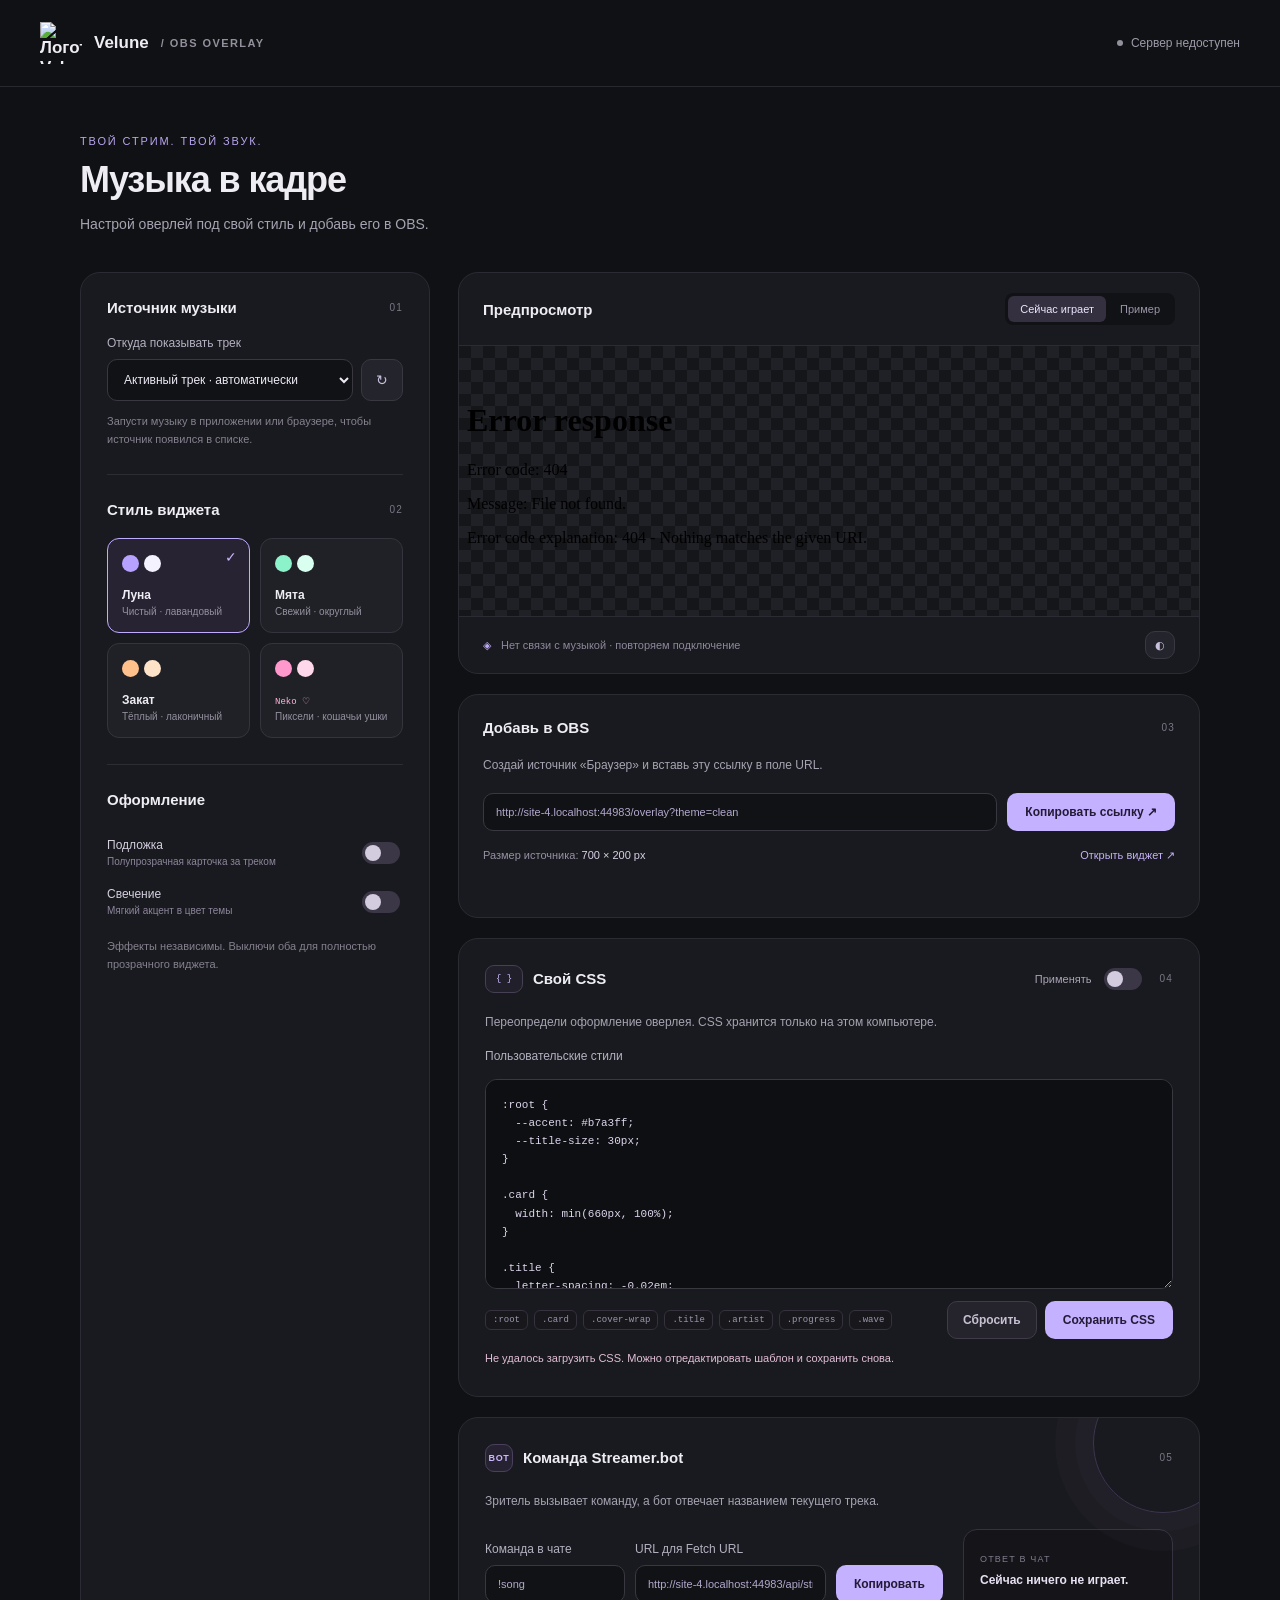
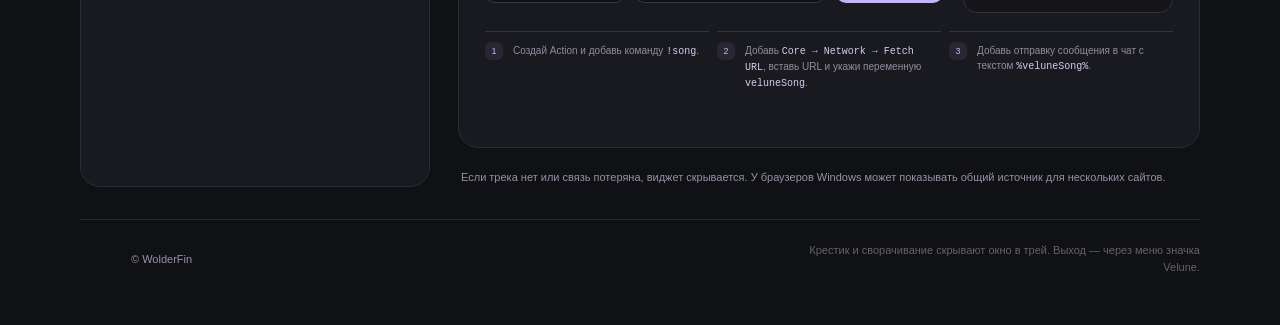
==== commit 5a10b6b8: "Add custom CSS editor for OBS overlays" ====
--- a/static/index.html
+++ b/static/index.html
@@ -3,7 +3,7 @@
 <style>
 @font-face{font-family:Pixel;src:url('/pixel.ttf');font-display:swap}*{box-sizing:border-box}body{margin:0;background:#101114;color:#eeedf3;font-family:'Segoe UI',Arial,sans-serif;font-size:14px}button,input,select{font:inherit}button,a,input,select{outline-offset:4px}button{cursor:pointer}button:disabled{opacity:.5;cursor:wait}a{color:inherit}header{border-bottom:1px solid #282930;padding:22px 40px;display:flex;justify-content:space-between;align-items:center}.logo{display:flex;gap:12px;align-items:center;font-size:17px;font-weight:650}.logo-icon{background:#c3b3ff;color:#1c1730;border-radius:12px;width:36px;height:36px;display:grid;place-items:center;font-size:24px}.tag{font-size:11px;text-transform:uppercase;letter-spacing:.13em;color:#92909c}.connection{font-size:12px;color:#9d9ba9;display:flex;gap:8px;align-items:center}.connection:before{content:'';width:6px;height:6px;border-radius:50%;background:#92909c}.connection.ok:before{background:#8ce0ba}main{max-width:1200px;margin:auto;padding:48px 40px}.eyebrow{font-size:11px;color:#b9a5ef;letter-spacing:.17em;text-transform:uppercase}h1{font-size:36px;letter-spacing:-1.1px;font-weight:600;margin:12px 0}p{color:#a6a3b2;line-height:1.65;margin:0}.workspace{display:grid;grid-template-columns:350px minmax(0,1fr);gap:28px;margin-top:36px}.panel{background:#191a1f;border:1px solid #2b2c33;border-radius:20px;padding:26px}.section-label{display:flex;justify-content:space-between;align-items:center;margin-bottom:20px}h2{font-size:15px;font-weight:600;margin:0}.step{font-size:10px;color:#797785;letter-spacing:.12em}.field-label{display:block;color:#b4b1c1;font-size:12px;margin-bottom:9px}.source-row{display:flex;gap:8px}select{width:100%;min-width:0;background:#111216;border:1px solid #393840;color:#edeaf6;border-radius:10px;padding:12px;font-size:12px}.icon-button{background:#24242c;border:1px solid #393840;border-radius:10px;color:#c7bfdc;width:42px;flex:none}.hint{font-size:11px;line-height:1.6;margin-top:12px;color:#85818f}.divider{height:1px;background:#2d2c34;margin:26px 0}.themes{display:grid;grid-template-columns:1fr 1fr;gap:10px}.theme{position:relative;text-align:left;background:#202127;color:#eeedf3;border:1px solid #35343e;border-radius:12px;padding:14px;min-height:95px}.theme[aria-pressed=true]{border-color:#c0acff;background:#282333}.theme[aria-pressed=true]:after{content:'✓';position:absolute;right:12px;top:10px;color:#c9b6ff}.swatches{display:flex;gap:5px;margin-bottom:14px}.swatches i{width:17px;height:17px;border-radius:50%;background:var(--swatch)}.theme-name{font-size:12px;font-weight:600}.theme small{display:block;font-size:10px;color:#93909e;margin-top:4px}.theme.neko .theme-name{font:9px Pixel,monospace;color:#ffb4da}.right{display:flex;flex-direction:column;gap:20px}.preview-panel{padding:0;overflow:hidden}.preview-header{display:flex;align-items:center;justify-content:space-between;padding:20px 24px;border-bottom:1px solid #2b2c33}.segmented{display:flex;background:#111216;border-radius:8px;padding:3px;gap:2px}.segmented button{background:transparent;color:#9994a8;border:0;padding:7px 12px;border-radius:6px;font-size:11px}.segmented button[aria-pressed=true]{background:#35303f;color:#ebe4ff}.canvas{position:relative;min-height:270px;display:flex;align-items:center;background-color:#15161a;background-image:linear-gradient(45deg,#202127 25%,transparent 25%),linear-gradient(-45deg,#202127 25%,transparent 25%),linear-gradient(45deg,transparent 75%,#202127 75%),linear-gradient(-45deg,transparent 75%,#202127 75%);background-size:24px 24px;background-position:0 0,0 12px,12px -12px,-12px 0}.canvas.light{background-color:#aaa5b1;background-image:linear-gradient(45deg,#c4bfca 25%,transparent 25%),linear-gradient(-45deg,#c4bfca 25%,transparent 25%),linear-gradient(45deg,transparent 75%,#c4bfca 75%),linear-gradient(-45deg,transparent 75%,#c4bfca 75%)}iframe{width:100%;height:200px;border:0;background:transparent}.preview-footer{padding:14px 24px;display:flex;gap:10px;align-items:center;font-size:11px;color:#8d889c;border-top:1px solid #2b2c33}.preview-footer:before{content:'◈';color:#bca8f7}.export{padding:24px}.link-row{display:flex;gap:10px;margin-top:17px}input{background:#111216;border:1px solid #393840;color:#b3a8cd;border-radius:10px;padding:12px;min-width:0;width:100%;font-size:11px}.primary{border:0;background:#c4b1ff;color:#231a35;padding:12px 18px;font-weight:600;border-radius:10px;white-space:nowrap;font-size:12px}.primary:hover{background:#d5c7ff}.export-bottom{display:flex;justify-content:space-between;align-items:center;gap:15px;margin-top:18px}.dimensions{font-size:11px;color:#9691a4}.dimensions strong{color:#d7d1e5;font-weight:500}.open-link{color:#c5b1f8;font-size:11px;text-decoration:none}.note{font-size:11px;color:#9691a4;line-height:1.7;padding:0 3px}.notice{color:#e1bed6;min-height:18px;font-size:11px;margin-top:13px}footer{display:flex;justify-content:space-between;color:#64616d;font-size:11px;padding-top:35px;gap:20px}button:hover{filter:brightness(1.1)}@media(max-width:900px){.workspace{grid-template-columns:290px minmax(0,1fr);gap:18px}main{padding:32px 24px}.panel{padding:20px}.preview-panel{padding:0}.link-row{flex-direction:column}.preview-header{gap:10px;flex-wrap:wrap}}@media(max-width:680px){header{padding:18px 20px}.tag{display:none}main{padding:28px 20px}h1{font-size:29px}.workspace{grid-template-columns:1fr;margin-top:25px}.themes{grid-template-columns:repeat(2,1fr)}.canvas{min-height:220px}footer{flex-direction:column;gap:8px}.connection{font-size:10px}}
 .effect-row{display:flex;align-items:center;justify-content:space-between;gap:14px;padding:10px 0;color:#d5cfe0;font-size:12px}.effect-row input{appearance:none;width:38px;height:22px;flex:none;border:0;border-radius:20px;padding:0;background:#3b3747;cursor:pointer;position:relative}.effect-row input:before{content:'';position:absolute;top:3px;left:3px;width:16px;height:16px;border-radius:50%;background:#d3ccdf;transition:transform .15s}.effect-row input:checked{background:#a28acb}.effect-row input:checked:before{transform:translateX(16px);background:#fff}.effect-row small{display:block;color:#8c859b;font-size:10px;margin-top:4px}
-.velune-logo{height:42px;width:42px;object-fit:contain}.header-tools{display:flex;align-items:center;gap:18px}.tray-button{border:1px solid #393342;border-radius:9px;background:#23202c;padding:9px 12px;font-size:11px;color:#d3c5f3}[hidden]{display:none!important}.creator{display:flex;align-items:center;gap:9px;color:#9992a7;text-decoration:none;flex:none}.creator-mark{display:block;width:42px;height:42px;background:#bab1ca;mask:url('/wolderfin-logo.svg') center/contain no-repeat;-webkit-mask:url('/wolderfin-logo.svg') center/contain no-repeat}.creator:hover .creator-mark,.creator:focus-visible .creator-mark{background:linear-gradient(110deg,#ff426e,#ffba45,#51ee86,#47b8ff,#b373ff,#ff426e);background-size:300% 300%;animation:creator-rgb 2s linear infinite}.creator:hover,.creator:focus-visible{color:#ece3ff}@keyframes creator-rgb{0%{background-position:0% 50%}50%{background-position:100% 50%}100%{background-position:0% 50%}}.bot-card{position:relative;overflow:hidden}.bot-card:before{content:'';position:absolute;right:-34px;top:-45px;width:138px;height:138px;border:1px solid #3d3550;border-radius:50%;box-shadow:0 0 0 18px rgba(196,177,255,.025),0 0 0 38px rgba(196,177,255,.018);pointer-events:none}.bot-head{display:flex;align-items:center;gap:10px}.bot-badge{display:inline-grid;place-items:center;width:28px;height:28px;border:1px solid #4a405d;border-radius:9px;background:#272231;color:#cbb8ff;font-size:9px;font-weight:700;letter-spacing:.08em}.bot-grid{display:grid;grid-template-columns:minmax(0,1fr) 210px;gap:20px;align-items:end;margin-top:18px}.bot-command{display:grid;grid-template-columns:140px minmax(0,1fr);gap:10px;margin-bottom:10px}.bot-preview{min-height:84px;border:1px solid #35313e;background:#141419;border-radius:14px;padding:15px 16px;display:flex;flex-direction:column;justify-content:center}.bot-preview small{color:#817b8d;font-size:9px;text-transform:uppercase;letter-spacing:.13em;margin-bottom:7px}.bot-preview strong{color:#e8e1f3;font-size:12px;line-height:1.5;font-weight:550}.setup-steps{display:grid;grid-template-columns:repeat(3,1fr);gap:8px;counter-reset:setup;list-style:none;padding:0;margin:18px 0 0}.setup-steps li{counter-increment:setup;border-top:1px solid #37323f;padding:11px 8px 0 28px;position:relative;color:#928c9f;font-size:10px;line-height:1.5}.setup-steps li:before{content:counter(setup);position:absolute;left:0;top:10px;width:18px;height:18px;border-radius:6px;background:#2a2533;color:#c8b4fa;display:grid;place-items:center;font-size:9px}.setup-steps code{color:#d8caef;font-family:Consolas,monospace;font-size:10px}.bot-notice{margin-top:12px}@media(max-width:900px){.bot-grid{grid-template-columns:1fr}.bot-command{grid-template-columns:120px minmax(0,1fr)}}@media(max-width:680px){.bot-command,.setup-steps{grid-template-columns:1fr}.setup-steps li{min-height:42px}.bot-card:before{display:none}}footer{align-items:center;border-top:1px solid #28252e;margin-top:32px;padding-top:18px}footer>span{line-height:1.6;text-align:right;max-width:430px}@media(max-width:680px){.header-tools{gap:8px;align-items:flex-end;flex-direction:column}footer>span{text-align:left}}@media(prefers-reduced-motion:reduce){.creator:hover .creator-mark,.creator:focus-visible .creator-mark{animation:none}}
+.velune-logo{height:42px;width:42px;object-fit:contain}.header-tools{display:flex;align-items:center;gap:18px}.tray-button{border:1px solid #393342;border-radius:9px;background:#23202c;padding:9px 12px;font-size:11px;color:#d3c5f3}[hidden]{display:none!important}.creator{display:flex;align-items:center;gap:9px;color:#9992a7;text-decoration:none;flex:none}.creator-mark{display:block;width:42px;height:42px;background:#bab1ca;mask:url('/wolderfin-logo.svg') center/contain no-repeat;-webkit-mask:url('/wolderfin-logo.svg') center/contain no-repeat}.creator:hover .creator-mark,.creator:focus-visible .creator-mark{background:linear-gradient(110deg,#ff426e,#ffba45,#51ee86,#47b8ff,#b373ff,#ff426e);background-size:300% 300%;animation:creator-rgb 2s linear infinite}.creator:hover,.creator:focus-visible{color:#ece3ff}@keyframes creator-rgb{0%{background-position:0% 50%}50%{background-position:100% 50%}100%{background-position:0% 50%}}.css-card{position:relative}.css-head{display:flex;align-items:center;gap:10px}.code-badge{display:inline-grid;place-items:center;height:28px;min-width:38px;padding:0 7px;border:1px solid #454054;border-radius:9px;background:#211f29;color:#cbb8ff;font:9px Consolas,monospace}.css-enable{display:flex;align-items:center;gap:9px;color:#aaa4b6;font-size:11px}.css-enable input{appearance:none;width:38px;height:22px;flex:none;border:0;border-radius:20px;padding:0;background:#3b3747;cursor:pointer;position:relative}.css-enable input:before{content:'';position:absolute;top:3px;left:3px;width:16px;height:16px;border-radius:50%;background:#d3ccdf;transition:transform .15s}.css-enable input:checked{background:#a28acb}.css-enable input:checked:before{transform:translateX(16px);background:#fff}.css-editor{display:block;width:100%;min-height:210px;resize:vertical;margin-top:16px;border:1px solid #393840;border-radius:12px;background:#0e0f12;color:#ddd5ed;padding:16px;font:11px/1.65 Consolas,'Cascadia Mono',monospace;tab-size:2}.css-editor:focus{border-color:#a995dd}.css-meta{display:flex;justify-content:space-between;align-items:center;gap:14px;flex-wrap:wrap;margin-top:12px}.selector-list{display:flex;gap:6px;flex-wrap:wrap}.selector-list code{border:1px solid #35313d;border-radius:6px;background:#17171c;color:#9f97b0;padding:4px 7px;font:9px Consolas,monospace}.css-actions{display:flex;gap:8px}.secondary{border:1px solid #403b49;background:#25232b;color:#c8c1d3;padding:11px 15px;border-radius:10px;font-weight:600;font-size:12px}.bot-card{position:relative;overflow:hidden}.bot-card:before{content:'';position:absolute;right:-34px;top:-45px;width:138px;height:138px;border:1px solid #3d3550;border-radius:50%;box-shadow:0 0 0 18px rgba(196,177,255,.025),0 0 0 38px rgba(196,177,255,.018);pointer-events:none}.bot-head{display:flex;align-items:center;gap:10px}.bot-badge{display:inline-grid;place-items:center;width:28px;height:28px;border:1px solid #4a405d;border-radius:9px;background:#272231;color:#cbb8ff;font-size:9px;font-weight:700;letter-spacing:.08em}.bot-grid{display:grid;grid-template-columns:minmax(0,1fr) 210px;gap:20px;align-items:end;margin-top:18px}.bot-command{display:grid;grid-template-columns:140px minmax(0,1fr);gap:10px;margin-bottom:10px}.bot-preview{min-height:84px;border:1px solid #35313e;background:#141419;border-radius:14px;padding:15px 16px;display:flex;flex-direction:column;justify-content:center}.bot-preview small{color:#817b8d;font-size:9px;text-transform:uppercase;letter-spacing:.13em;margin-bottom:7px}.bot-preview strong{color:#e8e1f3;font-size:12px;line-height:1.5;font-weight:550}.setup-steps{display:grid;grid-template-columns:repeat(3,1fr);gap:8px;counter-reset:setup;list-style:none;padding:0;margin:18px 0 0}.setup-steps li{counter-increment:setup;border-top:1px solid #37323f;padding:11px 8px 0 28px;position:relative;color:#928c9f;font-size:10px;line-height:1.5}.setup-steps li:before{content:counter(setup);position:absolute;left:0;top:10px;width:18px;height:18px;border-radius:6px;background:#2a2533;color:#c8b4fa;display:grid;place-items:center;font-size:9px}.setup-steps code{color:#d8caef;font-family:Consolas,monospace;font-size:10px}.bot-notice{margin-top:12px}@media(max-width:900px){.bot-grid{grid-template-columns:1fr}.bot-command{grid-template-columns:120px minmax(0,1fr)}}@media(max-width:680px){.bot-command,.setup-steps{grid-template-columns:1fr}.setup-steps li{min-height:42px}.bot-card:before{display:none}.css-enable{font-size:0}.css-meta{align-items:flex-start}.css-actions{width:100%}.css-actions button{flex:1}}footer{align-items:center;border-top:1px solid #28252e;margin-top:32px;padding-top:18px}footer>span{line-height:1.6;text-align:right;max-width:430px}@media(max-width:680px){.header-tools{gap:8px;align-items:flex-end;flex-direction:column}footer>span{text-align:left}}@media(prefers-reduced-motion:reduce){.creator:hover .creator-mark,.creator:focus-visible .creator-mark{animation:none}}
 </style><link rel="icon" href="/velune.ico"></head><body>
 <header><div class="logo"><img class="velune-logo" src="/velune.png" alt="Логотип Velune"> Velune <span class="tag">/ OBS overlay</span></div><div class="header-tools"><button id="to-tray" class="tray-button" hidden title="Скрыть окно, оставив виджет работать">Свернуть в фон ↘</button><span class="connection" id="connection">Подключаемся…</span></div></header>
 <main><div class="eyebrow">Твой стрим. Твой звук.</div><h1>Музыка в кадре</h1><p>Настрой оверлей под свой стиль и добавь его в OBS.</p>
@@ -15,11 +15,24 @@
 </div><div class="divider"></div><div class="section-label"><h2>Оформление</h2></div><label class="effect-row" for="backdrop"><span>Подложка<small>Полупрозрачная карточка за треком</small></span><input type="checkbox" id="backdrop" role="switch"></label><label class="effect-row" for="glow"><span>Свечение<small>Мягкий акцент в цвет темы</small></span><input type="checkbox" id="glow" role="switch"></label><p class="hint">Эффекты независимы. Выключи оба для полностью прозрачного виджета.</p></aside>
 <div class="right"><section class="panel preview-panel"><div class="preview-header"><h2>Предпросмотр</h2><div class="segmented"><button id="live" aria-pressed="true">Сейчас играет</button><button id="example" aria-pressed="false">Пример</button></div></div><div class="canvas" id="canvas"><iframe id="preview" title="Предпросмотр музыкального виджета" src="/overlay?theme=clean"></iframe></div><div class="preview-footer"><span id="preview-caption">Клетчатый фон показывает прозрачность</span><button class="icon-button" style="margin-left:auto;height:28px;width:30px" id="background" aria-label="Сменить фон предпросмотра" title="Светлый / тёмный фон">◐</button></div></section>
 <section class="panel export"><div class="section-label"><h2>Добавь в OBS</h2><span class="step">03</span></div><p style="font-size:12px">Создай источник «Браузер» и вставь эту ссылку в поле URL.</p><div class="link-row"><input id="url" aria-label="Ссылка для OBS" readonly><button class="primary" id="copy">Копировать ссылку ↗</button></div><div class="export-bottom"><span class="dimensions">Размер источника: <strong>700 × 200 px</strong></span><a class="open-link" id="open" href="/overlay" target="_blank" rel="noopener">Открыть виджет ↗</a></div><div class="notice" id="notice" role="status" aria-live="polite"></div></section>
-<section class="panel bot-card"><div class="section-label"><div class="bot-head"><span class="bot-badge" aria-hidden="true">BOT</span><h2>Команда Streamer.bot</h2></div><span class="step">04</span></div><p style="font-size:12px">Зритель вызывает команду, а бот отвечает названием текущего трека.</p><div class="bot-grid"><div><div class="bot-command"><div><label class="field-label" for="bot-command">Команда в чате</label><input id="bot-command" value="!song" maxlength="40" spellcheck="false"></div><div><label class="field-label" for="bot-url">URL для Fetch URL</label><div class="link-row" style="margin-top:0"><input id="bot-url" aria-label="Ссылка Velune для Streamer.bot" readonly><button class="primary" id="copy-bot">Копировать</button></div></div></div></div><div class="bot-preview"><small>Ответ в чат</small><strong id="bot-preview">Сейчас ничего не играет.</strong></div></div><ol class="setup-steps"><li>Создай Action и добавь команду <code id="bot-command-label">!song</code>.</li><li>Добавь <code>Core → Network → Fetch URL</code>, вставь URL и укажи переменную <code>veluneSong</code>.</li><li>Добавь отправку сообщения в чат с текстом <code>%veluneSong%</code>.</li></ol><div class="notice bot-notice" id="bot-notice" role="status" aria-live="polite"></div></section><p class="note">Если трека нет или связь потеряна, виджет скрывается. У браузеров Windows может показывать общий источник для нескольких сайтов.</p></div></div><footer><a class="creator" href="https://github.com/WolderFin" target="_blank" rel="noopener noreferrer" aria-label="WolderFin на GitHub"><span class="creator-mark" aria-hidden="true"></span><span>© WolderFin</span></a><span>Крестик и сворачивание скрывают окно в трей. Выход — через меню значка Velune.</span></footer></main>
+<section class="panel css-card"><div class="section-label"><div class="css-head"><span class="code-badge" aria-hidden="true">{ }</span><h2>Свой CSS</h2></div><div style="display:flex;align-items:center;gap:14px"><label class="css-enable" for="custom-css"><span>Применять</span><input type="checkbox" id="custom-css" role="switch"></label><span class="step">04</span></div></div><p style="font-size:12px">Переопредели оформление оверлея. CSS хранится только на этом компьютере.</p><label class="field-label" for="custom-css-editor" style="margin-top:16px">Пользовательские стили</label><textarea class="css-editor" id="custom-css-editor" maxlength="102400" spellcheck="false" aria-describedby="css-help"></textarea><div class="css-meta"><div class="selector-list" id="css-help" aria-label="Основные CSS-селекторы"><code>:root</code><code>.card</code><code>.cover-wrap</code><code>.title</code><code>.artist</code><code>.progress</code><code>.wave</code></div><div class="css-actions"><button class="secondary" id="reset-css">Сбросить</button><button class="primary" id="save-css">Сохранить CSS</button></div></div><div class="notice" id="css-notice" role="status" aria-live="polite"></div></section>
+<section class="panel bot-card"><div class="section-label"><div class="bot-head"><span class="bot-badge" aria-hidden="true">BOT</span><h2>Команда Streamer.bot</h2></div><span class="step">05</span></div><p style="font-size:12px">Зритель вызывает команду, а бот отвечает названием текущего трека.</p><div class="bot-grid"><div><div class="bot-command"><div><label class="field-label" for="bot-command">Команда в чате</label><input id="bot-command" value="!song" maxlength="40" spellcheck="false"></div><div><label class="field-label" for="bot-url">URL для Fetch URL</label><div class="link-row" style="margin-top:0"><input id="bot-url" aria-label="Ссылка Velune для Streamer.bot" readonly><button class="primary" id="copy-bot">Копировать</button></div></div></div></div><div class="bot-preview"><small>Ответ в чат</small><strong id="bot-preview">Сейчас ничего не играет.</strong></div></div><ol class="setup-steps"><li>Создай Action и добавь команду <code id="bot-command-label">!song</code>.</li><li>Добавь <code>Core → Network → Fetch URL</code>, вставь URL и укажи переменную <code>veluneSong</code>.</li><li>Добавь отправку сообщения в чат с текстом <code>%veluneSong%</code>.</li></ol><div class="notice bot-notice" id="bot-notice" role="status" aria-live="polite"></div></section><p class="note">Если трека нет или связь потеряна, виджет скрывается. У браузеров Windows может показывать общий источник для нескольких сайтов.</p></div></div><footer><a class="creator" href="https://github.com/WolderFin" target="_blank" rel="noopener noreferrer" aria-label="WolderFin на GitHub"><span class="creator-mark" aria-hidden="true"></span><span>© WolderFin</span></a><span>Крестик и сворачивание скрывают окно в трей. Выход — через меню значка Velune.</span></footer></main>
 <script>
 const $ = id => document.getElementById(id);
-let theme = 'clean', selected = '', demo = false, sources = [], available = false, refreshing = false, defaultSource = null, backdrop = false, glow = false, botCommand = '!song';
-try {const saved = JSON.parse(localStorage.getItem('music-studio') || '{}'); theme = ['clean','mint','sunset','neko'].includes(saved.theme) ? saved.theme : 'clean'; selected = typeof saved.source === 'string' ? saved.source : ''; backdrop = saved.backdrop === true; glow = saved.glow === true; botCommand = typeof saved.botCommand === 'string' && saved.botCommand.trim() ? saved.botCommand.trim() : '!song';} catch {}
+const DEFAULT_CUSTOM_CSS = `:root {
+  --accent: #b7a3ff;
+  --title-size: 30px;
+}
+
+.card {
+  width: min(660px, 100%);
+}
+
+.title {
+  letter-spacing: -0.02em;
+}`;
+let theme = 'clean', selected = '', demo = false, sources = [], available = false, refreshing = false, defaultSource = null, backdrop = false, glow = false, botCommand = '!song', customEnabled = false, cssRevision = 0;
+try {const saved = JSON.parse(localStorage.getItem('music-studio') || '{}'); theme = ['clean','mint','sunset','neko'].includes(saved.theme) ? saved.theme : 'clean'; selected = typeof saved.source === 'string' ? saved.source : ''; backdrop = saved.backdrop === true; glow = saved.glow === true; botCommand = typeof saved.botCommand === 'string' && saved.botCommand.trim() ? saved.botCommand.trim() : '!song'; customEnabled = saved.customEnabled === true;} catch {}
 function sync() {
     $('notice').textContent = '';
     const url = new URL('/overlay', location.origin);
@@ -27,15 +40,16 @@
     if (selected) url.searchParams.set('source', selected);
     if (backdrop) url.searchParams.set('backdrop', '1');
     if (glow) url.searchParams.set('glow', '1');
+    if (customEnabled) url.searchParams.set('custom', '1');
     const botUrl = new URL('/api/streamerbot', location.origin); if (selected) botUrl.searchParams.set('source', selected);
-    $('backdrop').checked = backdrop; $('glow').checked = glow;
+    $('backdrop').checked = backdrop; $('glow').checked = glow; $('custom-css').checked = customEnabled;
     $('url').value = url.href; $('open').href = url.href;
     $('bot-url').value = botUrl.href; $('bot-command').value = botCommand; $('bot-command-label').textContent = botCommand;
-    const preview = new URL(url); if (demo) preview.searchParams.set('demo','1');
+    const preview = new URL(url); if (demo) preview.searchParams.set('demo','1'); if (customEnabled && cssRevision) preview.searchParams.set('cssv', String(cssRevision));
     if ($('preview').src !== preview.href) $('preview').src = preview.href;
     for (const button of document.querySelectorAll('[data-theme]')) button.setAttribute('aria-pressed', String(button.dataset.theme === theme));
     $('live').setAttribute('aria-pressed', String(!demo)); $('example').setAttribute('aria-pressed', String(demo));
-    try {localStorage.setItem('music-studio', JSON.stringify({theme, source:selected, backdrop, glow, botCommand}));} catch {}
+    try {localStorage.setItem('music-studio', JSON.stringify({theme, source:selected, backdrop, glow, botCommand, customEnabled}));} catch {}
     caption();
 }
 function caption() {
@@ -60,8 +74,13 @@
     } catch {available = false; $('connection').textContent = 'Сервер недоступен'; $('connection').classList.remove('ok');}
     finally {refreshing = false; $('refresh').disabled = false; caption();}
 }
+async function loadCustomCss() {
+    try {const response = await fetch('/api/custom-css', {cache:'no-store'}); if (!response.ok) throw new Error('load'); const css = await response.text(); $('custom-css-editor').value = css || DEFAULT_CUSTOM_CSS;}
+    catch {$('custom-css-editor').value = DEFAULT_CUSTOM_CSS; $('css-notice').textContent = 'Не удалось загрузить CSS. Можно отредактировать шаблон и сохранить снова.';}
+}
 $('backdrop').addEventListener('change', () => {backdrop = $('backdrop').checked; sync();});
 $('glow').addEventListener('change', () => {glow = $('glow').checked; sync();});
+$('custom-css').addEventListener('change', () => {customEnabled = $('custom-css').checked; sync();});
 $('source').addEventListener('change', () => {selected = $('source').value; sync();});
 $('bot-command').addEventListener('change', () => {const value = $('bot-command').value.trim(); botCommand = value ? (value.startsWith('!') ? value : '!' + value) : '!song'; sync();});
 $('refresh').addEventListener('click', refreshSources);
@@ -70,6 +89,8 @@
 $('background').addEventListener('click', () => $('canvas').classList.toggle('light'));
 $('copy').addEventListener('click', async () => {try {await navigator.clipboard.writeText($('url').value); $('notice').textContent = 'Ссылка скопирована. Вставь её в источник «Браузер» в OBS.';} catch {$('url').focus(); $('url').select(); $('notice').textContent = 'Выделили ссылку — нажми Ctrl+C, чтобы скопировать.';}});
 $('copy-bot').addEventListener('click', async () => {try {await navigator.clipboard.writeText($('bot-url').value); $('bot-notice').textContent = 'URL скопирован. Вставь его в действие Fetch URL в Streamer.bot.';} catch {$('bot-url').focus(); $('bot-url').select(); $('bot-notice').textContent = 'URL выделен — нажми Ctrl+C, чтобы скопировать.';}});
+$('save-css').addEventListener('click', async () => {const button = $('save-css'); button.disabled = true; $('css-notice').textContent = 'Сохраняем…'; try {const response = await fetch('/api/custom-css', {method:'POST',headers:{'Content-Type':'text/css; charset=utf-8'},body:$('custom-css-editor').value}); if (!response.ok) throw new Error('save'); customEnabled = true; cssRevision = Date.now(); sync(); $('css-notice').textContent = 'CSS сохранён и включён в ссылке OBS.';} catch {$('css-notice').textContent = 'Не удалось сохранить CSS. Проверь размер файла и попробуй снова.';} finally {button.disabled = false;}});
+$('reset-css').addEventListener('click', async () => {const button = $('reset-css'); button.disabled = true; try {const response = await fetch('/api/custom-css', {method:'POST',headers:{'Content-Type':'text/css; charset=utf-8'},body:''}); if (!response.ok) throw new Error('reset'); $('custom-css-editor').value = DEFAULT_CUSTOM_CSS; customEnabled = false; cssRevision = Date.now(); sync(); $('css-notice').textContent = 'Пользовательский CSS очищен и выключен.';} catch {$('css-notice').textContent = 'Не удалось сбросить CSS.';} finally {button.disabled = false;}});
 window.addEventListener('pywebviewready', () => {
     $('to-tray').hidden = false;
     $('to-tray').addEventListener('click', async () => {
@@ -77,5 +98,5 @@
         catch { $('notice').textContent = 'Не удалось свернуть в трей. Можно оставить окно свёрнутым.'; }
     });
 });
-sync(); refreshSources(); setInterval(refreshSources, 3000);
+sync(); loadCustomCss(); refreshSources(); setInterval(refreshSources, 3000);
 </script></body></html>
